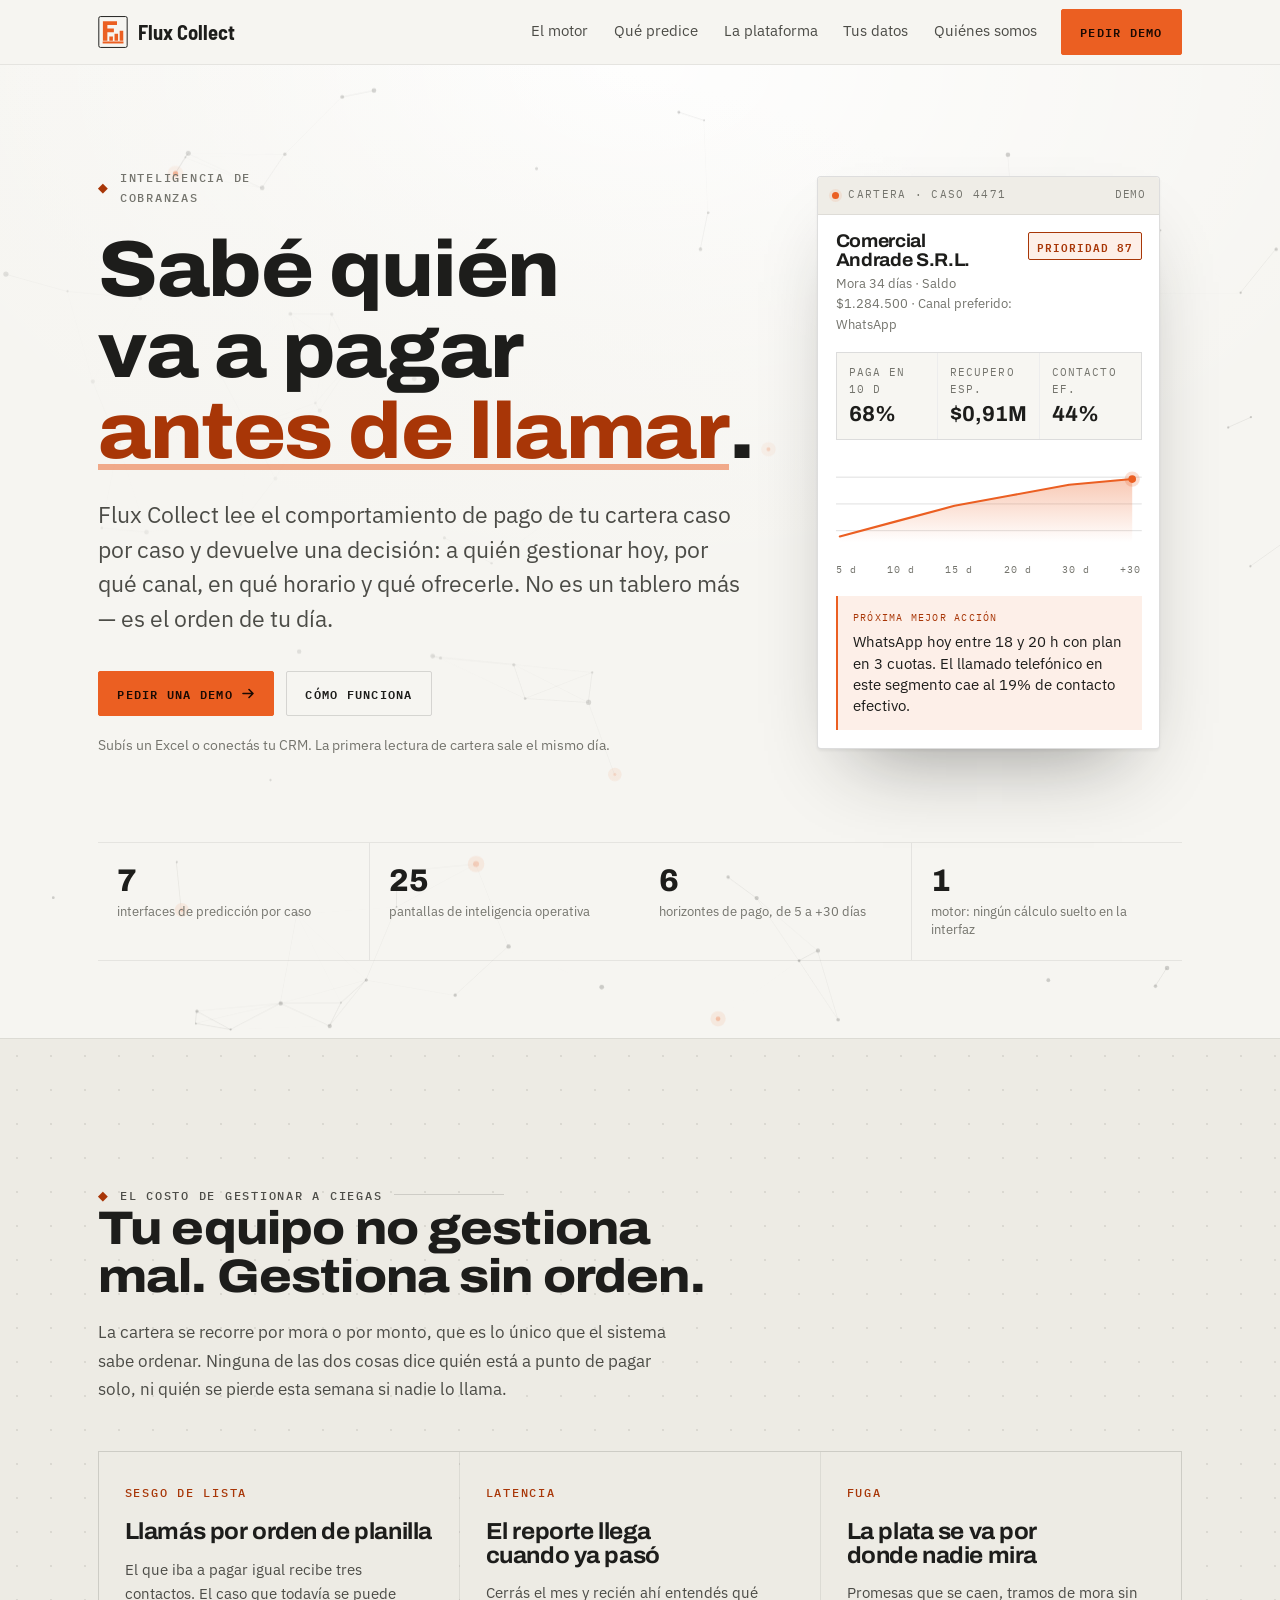
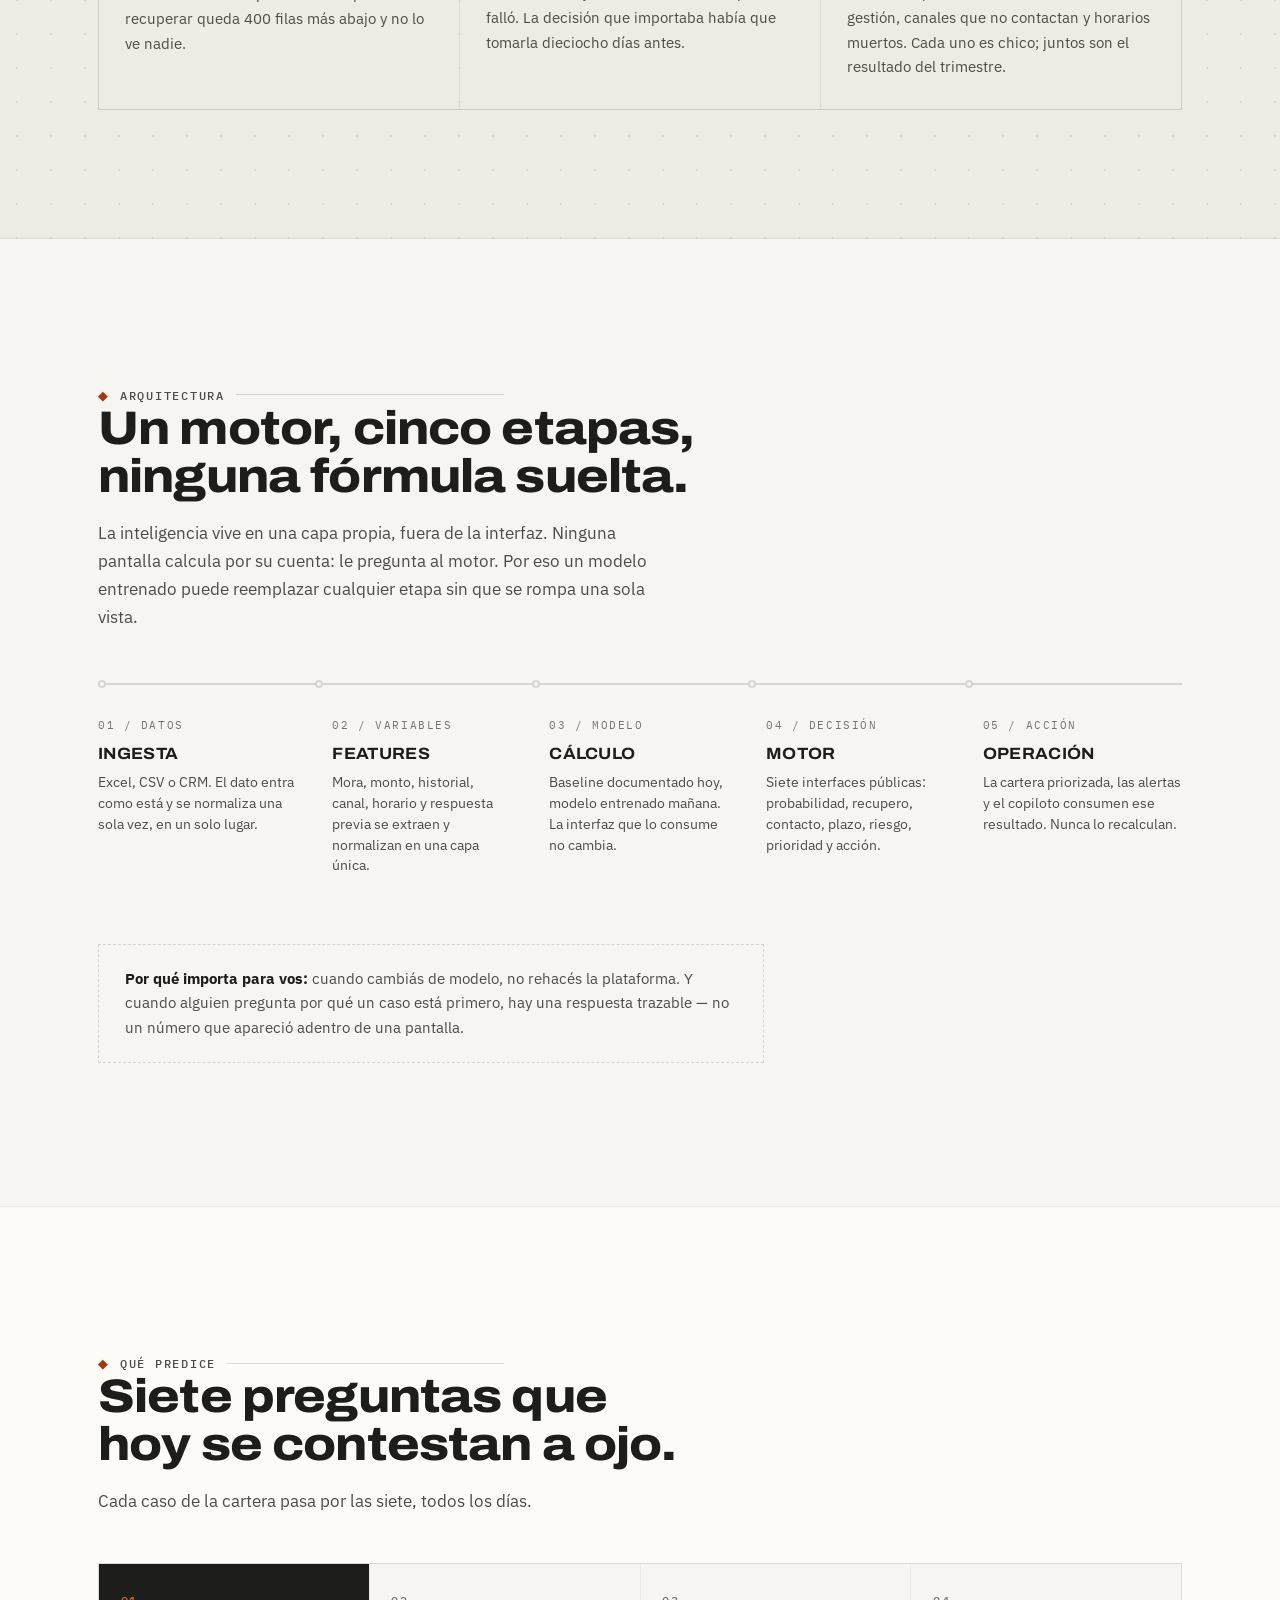
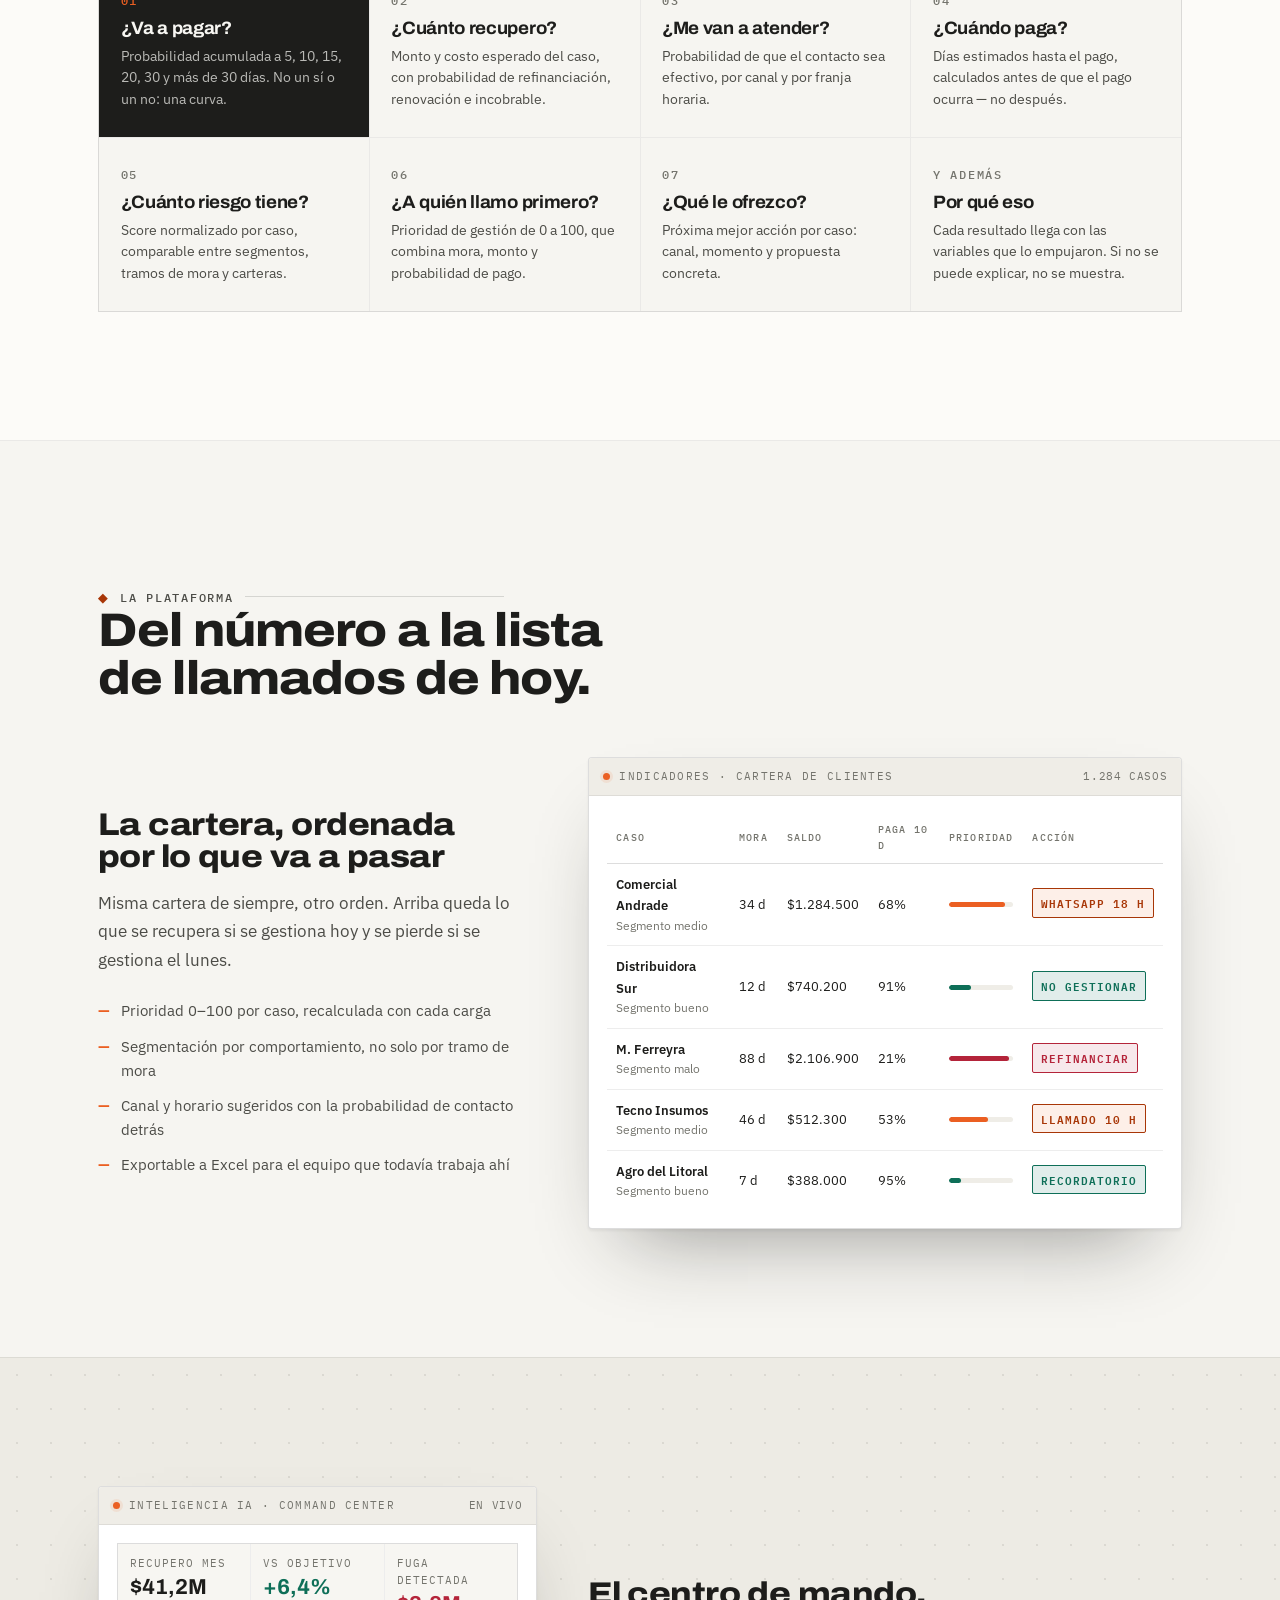
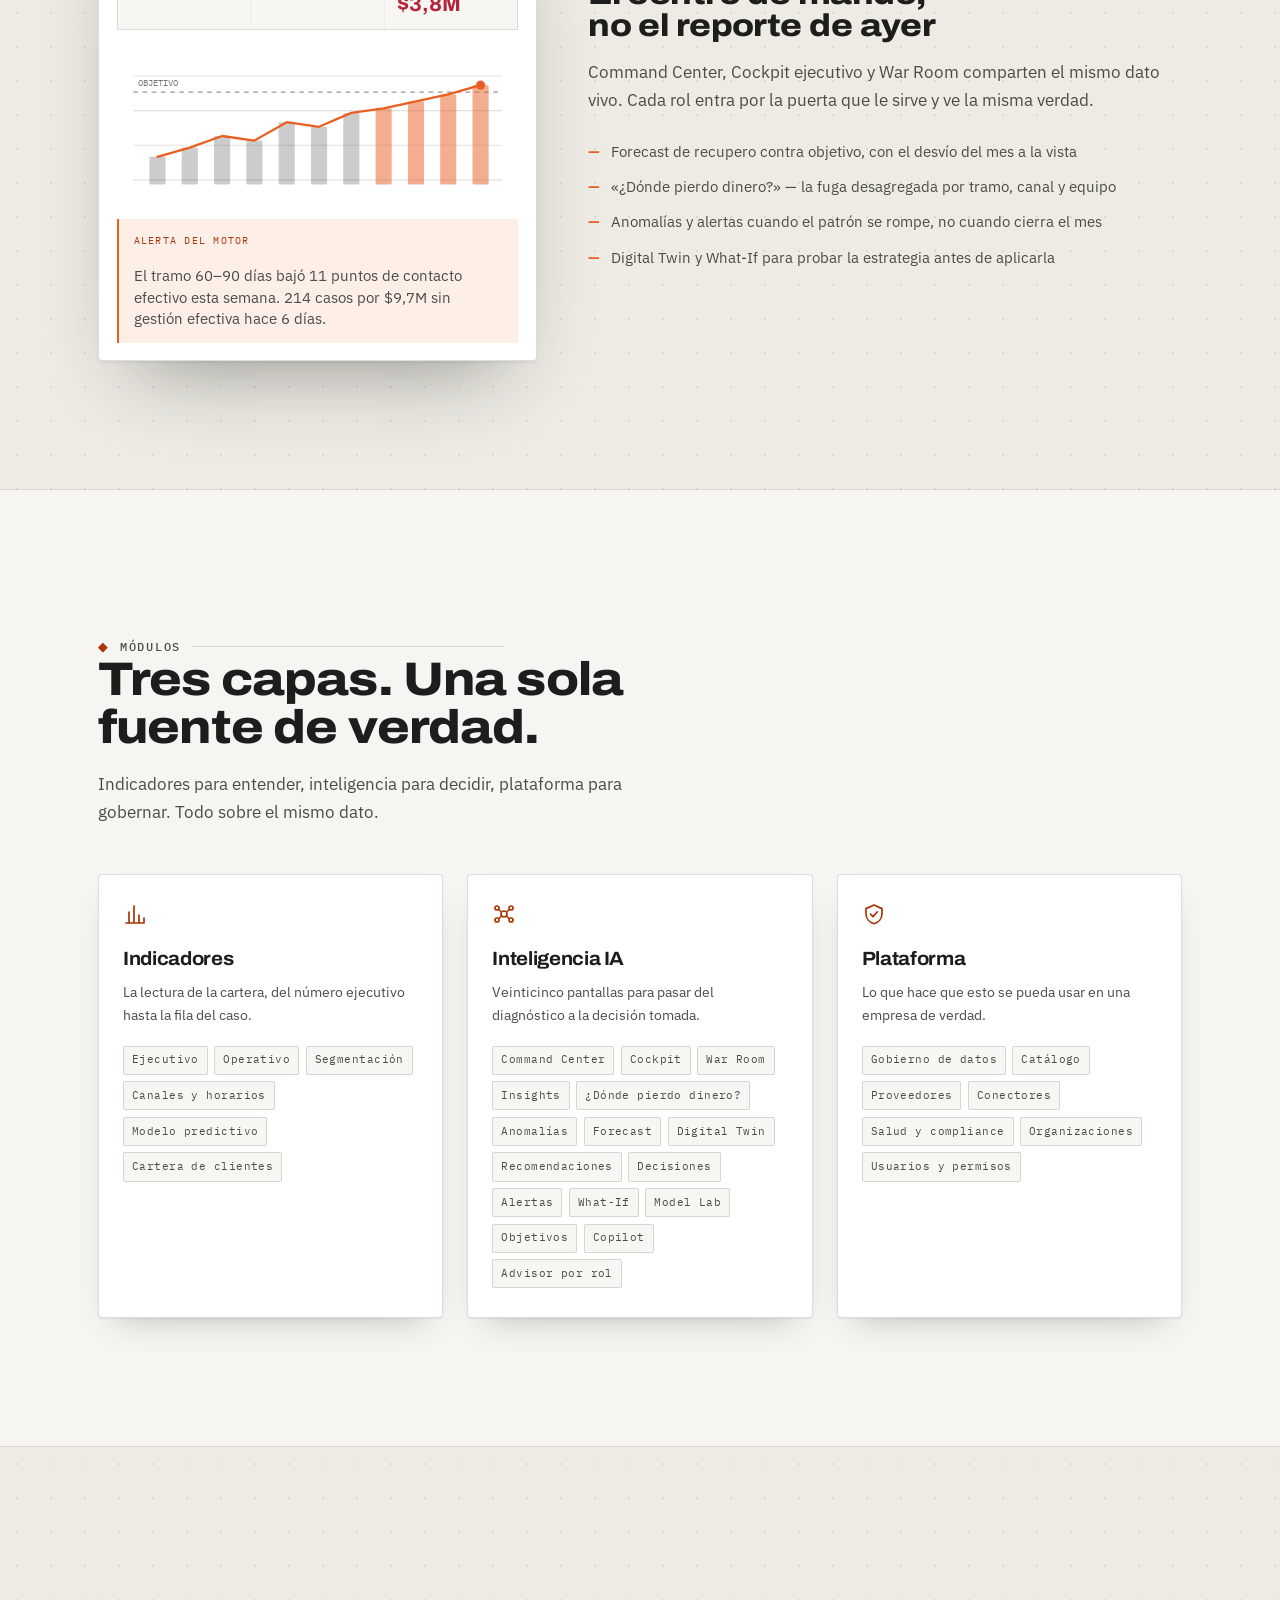
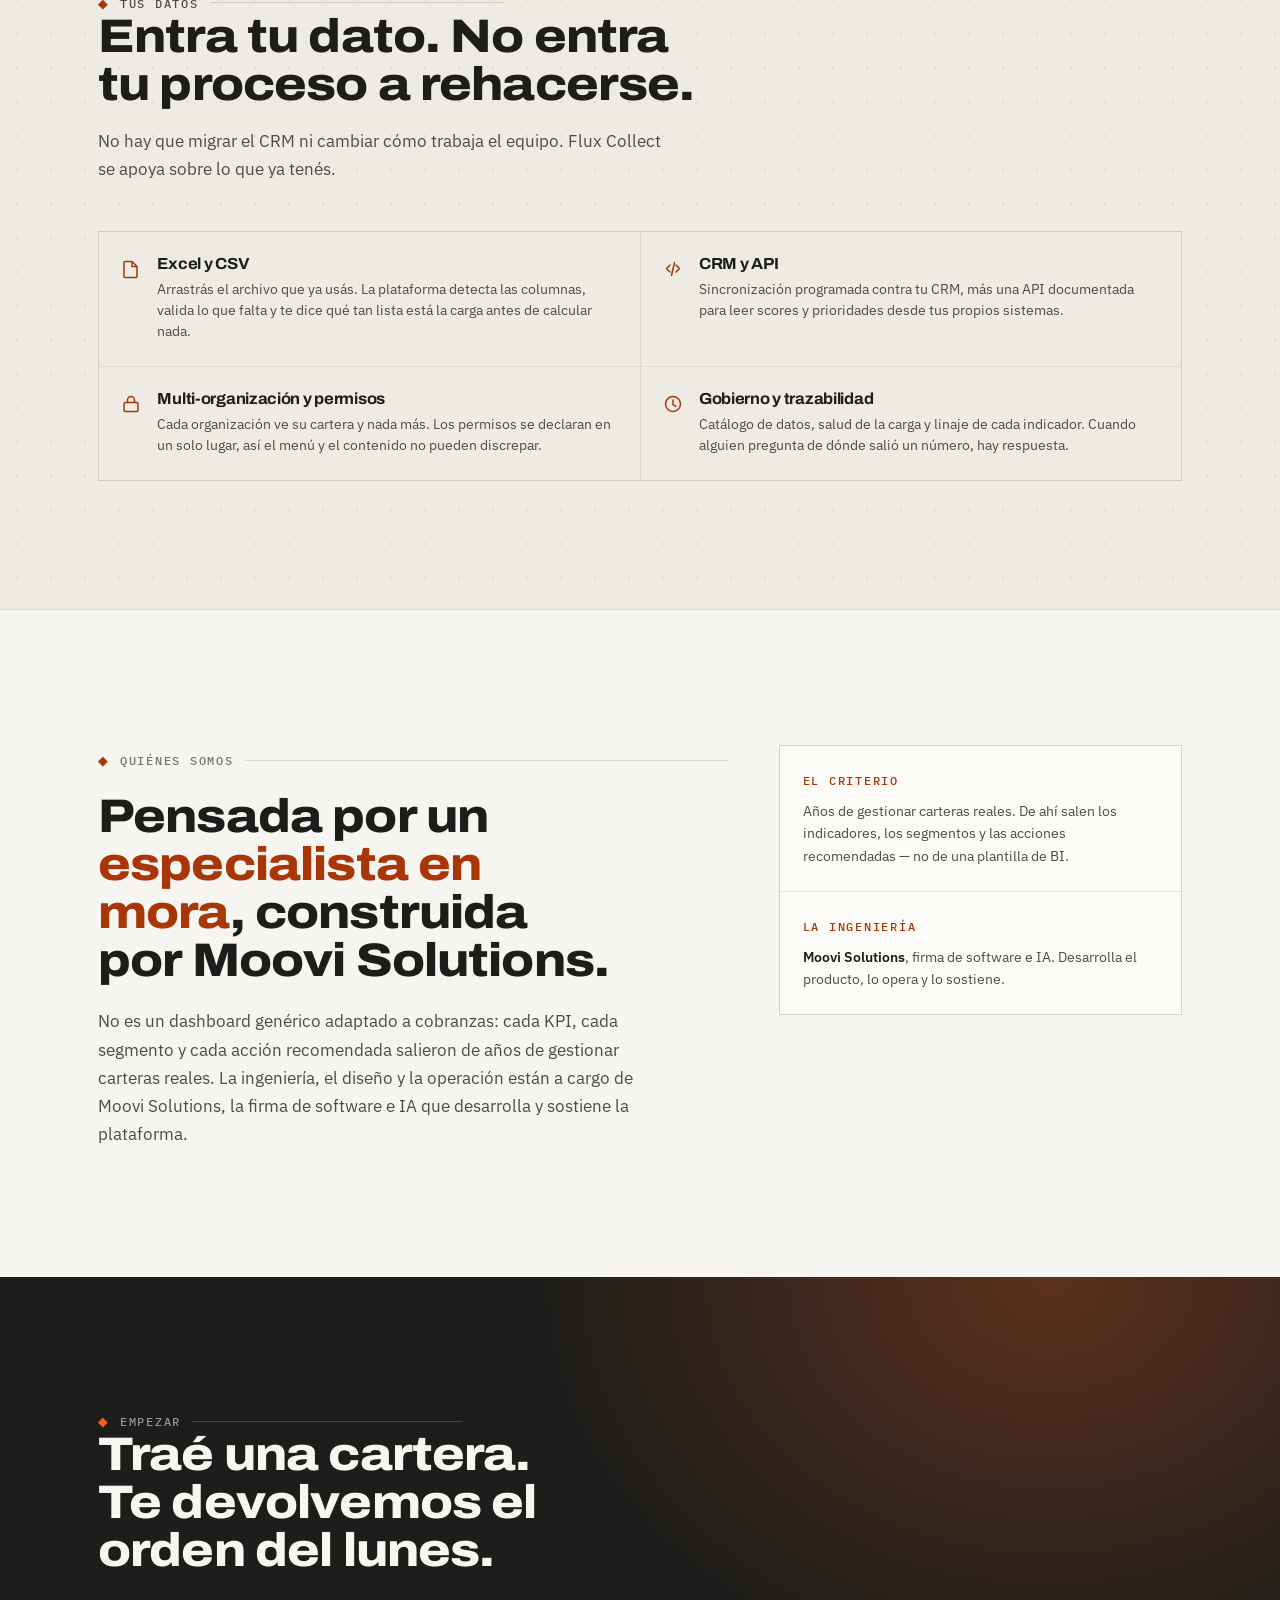
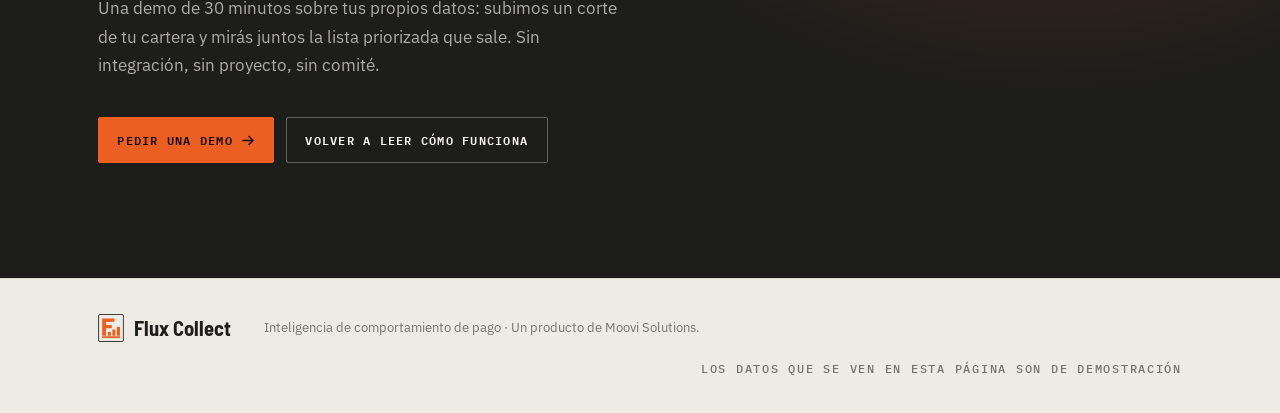
==== index.html @ 53f16a70 "Entra la web de presentación de Flux Collect. Una sola página, sin build ni dependencias: HTML con s" ====
<!doctype html>
<html lang="es">
<head>
<meta charset="utf-8">
<meta name="viewport" content="width=device-width, initial-scale=1">
<meta name="description" content="Flux Collect - plataforma de inteligencia de cobranzas de Moovi Solutions: predice quien paga, cuando y por que canal.">
<style>html{color-scheme:light dark}body{margin:0}img{max-width:100%}[hidden]{display:none!important}</style>
<title>Flux Collect</title>
<link rel="preconnect" href="https://fonts.googleapis.com">
<link rel="preconnect" href="https://fonts.gstatic.com" crossorigin>
<link rel="stylesheet" href="https://fonts.googleapis.com/css2?family=Archivo:wdth,wght@62..125,400..900&family=Barlow+Semi+Condensed:wght@700&family=IBM+Plex+Mono:wght@400;500;600&family=IBM+Plex+Sans:wght@400;500;600&display=swap">

<style>
/* ------------------------------------------------------------------
   Flux Collect — landing
   Tokens: una sola escala. Blanco perlado abajo, blanco puro en los
   paneles, tinta grafito para el texto, y un solo acento naranja.
   Sobre fondo claro la superficie interna de un panel va HACIA ABAJO:
   la tarjeta es lo más blanco, lo que está adentro se hunde.
   ------------------------------------------------------------------ */
:root{
  --nardo:      #F6F5F1;   /* el suelo — blanco perlado, cálido, no blanco puro */
  --nardo-deep: #EDEBE4;   /* bandas alternas, un escalón más denso */
  --nardo-hi:   #FCFBF8;   /* la banda clara y las tarjetas que se levantan */
  --panel:      #FFFFFF;   /* el panel: lo más claro de la pantalla */
  --panel-hi:   #F7F6F2;   /* superficie interna del panel — y texto sobre tinta */
  --panel-sunk: #EFEDE7;
  --ink:        #1D1D1B;
  --ink-soft:   #4C4C47;
  --ink-faint:  #74746D;
  --line:       rgba(29,29,27,.15);
  --line-soft:  rgba(29,29,27,.08);
  --flare:      #EB5F22;
  --flare-deep: #A83607;
  --flare-wash: rgba(235,95,34,.10);
  --signal:     #0E6F58;
  --alert:      #B4243A;
  --shadow:     0 1px 2px rgba(29,29,27,.05), 0 16px 34px -20px rgba(29,29,27,.34);
  --shadow-lg:  0 2px 3px rgba(29,29,27,.05), 0 40px 80px -38px rgba(29,29,27,.46);
  --grid-dot:   rgba(29,29,27,.09);
  --glow:       rgba(235,95,34,.30);
  --sheen:      rgba(255,255,255,.9);

  --step--1: clamp(.72rem, .69rem + .12vw, .78rem);
  --step-0:  clamp(1rem, .96rem + .2vw, 1.09rem);
  --step-1:  clamp(1.22rem, 1.13rem + .4vw, 1.45rem);
  --step-2:  clamp(1.5rem, 1.32rem + .8vw, 2.05rem);
  --step-3:  clamp(1.9rem, 1.5rem + 1.8vw, 3.1rem);
  --step-4:  clamp(2.5rem, 1.6rem + 4.2vw, 5.4rem);

  --maxw: 1180px;
  --pad: clamp(1.15rem, 4vw, 3rem);
}

@media (prefers-color-scheme: dark){
  :root:not([data-theme="light"]){
    --nardo:      #1B1E1E;
    --nardo-deep: #141717;
    --nardo-hi:   #262A29;
    --panel:      #232726;
    --panel-hi:   #2C3130;
    --panel-sunk: #1A1D1D;
    --ink:        #ECEEEA;
    --ink-soft:   #AAB1AD;
    --ink-faint:  #868D8A;
    --line:       rgba(236,238,234,.16);
    --line-soft:  rgba(236,238,234,.08);
    --flare:      #FF7038;
    --flare-deep: #FFA277;
    --flare-wash: rgba(255,112,56,.14);
    --signal:     #35C79C;
    --alert:      #FF6B7E;
    --shadow:     0 1px 1px rgba(0,0,0,.5), 0 18px 40px -22px rgba(0,0,0,.9);
    --shadow-lg:  0 2px 2px rgba(0,0,0,.5), 0 44px 90px -40px rgba(0,0,0,1);
    --grid-dot:   rgba(236,238,234,.09);
    --glow:       rgba(255,112,56,.34);
    --sheen:      rgba(255,255,255,.035);
  }
}
:root[data-theme="dark"]{
  --nardo:      #1B1E1E;
  --nardo-deep: #141717;
  --nardo-hi:   #262A29;
  --panel:      #232726;
  --panel-hi:   #2C3130;
  --panel-sunk: #1A1D1D;
  --ink:        #ECEEEA;
  --ink-soft:   #AAB1AD;
  --ink-faint:  #868D8A;
  --line:       rgba(236,238,234,.16);
  --line-soft:  rgba(236,238,234,.08);
  --flare:      #FF7038;
  --flare-deep: #FFA277;
  --flare-wash: rgba(255,112,56,.14);
  --signal:     #35C79C;
  --alert:      #FF6B7E;
  --shadow:     0 1px 1px rgba(0,0,0,.5), 0 18px 40px -22px rgba(0,0,0,.9);
  --shadow-lg:  0 2px 2px rgba(0,0,0,.5), 0 44px 90px -40px rgba(0,0,0,1);
  --grid-dot:   rgba(236,238,234,.09);
  --glow:       rgba(255,112,56,.34);
  --sheen:      rgba(255,255,255,.035);
}

*,*::before,*::after{ box-sizing:border-box; }

body{
  margin:0;
  background:var(--nardo);
  color:var(--ink);
  font-family:"IBM Plex Sans","Segoe UI",system-ui,sans-serif;
  font-size:var(--step-0);
  line-height:1.62;
  -webkit-font-smoothing:antialiased;
  overflow-x:hidden;
}

h1,h2,h3,.display{
  font-family:"Archivo","Archivo Expanded","Segoe UI",system-ui,sans-serif;
  font-variation-settings:"wdth" 112,"wght" 800;
  font-weight:800;
  line-height:1.02;
  letter-spacing:-.018em;
  text-wrap:balance;
  margin:0;
}

.mono{
  font-family:"IBM Plex Mono",ui-monospace,"Cascadia Mono",monospace;
  font-size:var(--step--1);
  letter-spacing:.14em;
  text-transform:uppercase;
  font-weight:500;
}

a{ color:inherit; }
:focus-visible{ outline:2px solid var(--flare); outline-offset:3px; border-radius:2px; }

.wrap{ width:100%; max-width:var(--maxw); margin-inline:auto; padding-inline:var(--pad); }

/* ---- eyebrow de sección --------------------------------------- */
.eyebrow{
  display:flex; align-items:center; gap:.7rem;
  color:var(--ink-faint);
  margin-bottom:1.4rem;
}
.eyebrow::after{ content:""; flex:1; height:1px; background:var(--line); }
.eyebrow b{ color:var(--flare-deep); font-weight:600; }

section{ position:relative; }
.section{ padding-block:clamp(4.5rem,10vw,8.5rem); }
.section-head{ max-width:64ch; }
.section-head p{ color:var(--ink-soft); margin:1.1rem 0 0; max-width:58ch; }
h2{ font-size:var(--step-3); }

/* ================= NAV ========================================== */
.nav{
  position:sticky; top:0; z-index:50;
  backdrop-filter:blur(14px) saturate(150%);
  background:color-mix(in srgb, var(--nardo) 84%, transparent);
  border-bottom:1px solid var(--line-soft);
}
.nav-in{
  display:flex; align-items:center; gap:1.5rem;
  height:64px;
}
/* ---- marca Flux Collect ---------------------------------------- */
.logo{ display:flex; align-items:center; gap:.6rem; text-decoration:none; }
.logo svg{ display:block; }
.mark rect{ fill:none; stroke:currentColor; }
.mark .fx{ fill:var(--flare); }
.mark line{ stroke:var(--flare); }
.logo-txt{
  font-family:"Barlow Semi Condensed","Barlow","Segoe UI Semibold",system-ui,sans-serif;
  font-weight:700;
  font-size:1.28rem; line-height:1;
  letter-spacing:.004em;
  white-space:nowrap;
}
.nav-links{ display:flex; gap:1.6rem; margin-left:auto; }
.nav-links a{
  text-decoration:none; color:var(--ink-soft); font-size:.93rem;
  padding-block:.3rem; border-bottom:1px solid transparent; transition:.18s;
}
.nav-links a:hover{ color:var(--ink); border-bottom-color:var(--flare); }
@media (max-width:940px){ .nav-links{ display:none; } .nav-in .btn{ margin-left:auto; } }

/* ---- botones --------------------------------------------------- */
.btn{
  display:inline-flex; align-items:center; gap:.55rem;
  font-family:"IBM Plex Mono",monospace; font-size:.78rem;
  letter-spacing:.1em; text-transform:uppercase; font-weight:600;
  text-decoration:none; cursor:pointer;
  padding:.72rem 1.15rem; border-radius:2px;
  border:1px solid var(--ink); background:var(--ink); color:var(--panel-hi);
  transition:transform .16s cubic-bezier(.2,.8,.3,1), box-shadow .16s, background .16s;
}
.btn:hover{ transform:translateY(-2px); box-shadow:0 10px 22px -12px rgba(29,29,27,.55); }
.btn-flare{ background:var(--flare); border-color:var(--flare); color:#1A0A03; }
.btn-flare:hover{ box-shadow:0 12px 30px -10px var(--glow); }
.btn-ghost{ background:transparent; color:var(--ink); border-color:var(--line); }
.btn-ghost:hover{ border-color:var(--ink); }
.btn svg{ transition:transform .16s; }
.btn:hover svg{ transform:translateX(3px); }

/* ================= HERO ========================================= */
.hero{
  position:relative;
  padding-top:clamp(3rem,7vw,6rem);
  padding-bottom:clamp(3rem,6vw,5rem);
  overflow:hidden;
  /* el nácar: un velo de luz que baja desde el borde superior, para que
     el perlado tenga profundidad en vez de quedar plano. Va solo acá —
     sobre el resto de la página dejaría costuras en cualquier bloque
     que pinte el color del suelo. */
  background-image:radial-gradient(95% 82% at 50% 0%, var(--sheen) 0%, transparent 64%);
}
#field{
  position:absolute; inset:0; width:100%; height:100%;
  opacity:.85; pointer-events:none;
}
.hero::after{
  /* velo que apaga el campo detrás del texto */
  content:""; position:absolute; inset:0; pointer-events:none;
  background:radial-gradient(120% 70% at 18% 40%, color-mix(in srgb,var(--nardo) 88%, transparent) 0%, transparent 62%);
}
.hero-in{ position:relative; z-index:2; display:grid; gap:clamp(2.5rem,5vw,4rem); grid-template-columns:1fr; }
@media (min-width:1000px){ .hero-in{ grid-template-columns:1.06fr .94fr; align-items:center; } }

.hero h1{
  font-size:var(--step-4);
  font-variation-settings:"wdth" 108,"wght" 800;
  margin:.2rem 0 0;
}
.hero h1 em{
  font-style:normal; position:relative; color:var(--flare-deep);
  white-space:nowrap;
}
.hero h1 em::after{
  content:""; position:absolute; left:0; right:0; bottom:.06em; height:.07em;
  background:var(--flare); opacity:.5;
}
.lede{
  font-size:var(--step-1); color:var(--ink-soft); max-width:46ch;
  margin:1.5rem 0 0; line-height:1.5;
}
.hero-cta{ display:flex; flex-wrap:wrap; gap:.75rem; margin-top:2.2rem; }
.hero-note{ margin-top:1.1rem; color:var(--ink-faint); font-size:.86rem; }

/* ---- tira de datos duros --------------------------------------- */
/* Las celdas no se rellenan: la retícula son líneas, así el nácar del
   hero pasa por debajo sin cortarse. */
.specs{
  display:grid; grid-template-columns:repeat(2,1fr);
  margin-top:clamp(3rem,6vw,4.5rem);
  border-block:1px solid var(--line-soft);
  position:relative; z-index:2;
}
.spec{
  padding:1.35rem 1.2rem;
  border-top:1px solid var(--line-soft);
  border-left:1px solid var(--line-soft);
}
.spec:nth-child(-n+2){ border-top:0; }
.spec:nth-child(odd){ border-left:0; }
@media (min-width:760px){
  .specs{ grid-template-columns:repeat(4,1fr); }
  .spec{ border-top:0; border-left:1px solid var(--line-soft); }
  .spec:first-child{ border-left:0; }
}
.spec b{
  display:block;
  font-family:"Archivo",system-ui,sans-serif;
  font-variation-settings:"wdth" 100,"wght" 800;
  font-size:var(--step-2); line-height:1;
  font-variant-numeric:tabular-nums;
}
.spec span{ display:block; color:var(--ink-faint); font-size:.82rem; margin-top:.45rem; line-height:1.35; }

/* ================= PANEL / MOCKUPS ============================== */
.panel{
  background:var(--panel);
  border:1px solid var(--line);
  border-radius:4px;
  box-shadow:var(--shadow);
  overflow:hidden;
}
.panel-lg{ box-shadow:var(--shadow-lg); }
.panel-bar{
  display:flex; align-items:center; gap:.6rem;
  padding:.6rem .85rem;
  background:var(--panel-sunk);
  border-bottom:1px solid var(--line-soft);
  color:var(--ink-faint);
  font-family:"IBM Plex Mono",monospace; font-size:.68rem; letter-spacing:.12em; text-transform:uppercase;
}
.dot{ width:7px; height:7px; border-radius:50%; background:var(--flare); box-shadow:0 0 0 3px var(--flare-wash); flex:none; }
.panel-bar span:last-child{ margin-left:auto; letter-spacing:.06em; }
.panel-body{ padding:1.1rem; }

/* tarjeta del hero: un caso, en vivo */
.case-head{ display:flex; align-items:flex-start; gap:1rem; }
.case-head h3{ font-size:1.15rem; font-variation-settings:"wdth" 105,"wght" 700; }
.case-head p{ margin:.25rem 0 0; color:var(--ink-faint); font-size:.8rem; }
.chip{
  font-family:"IBM Plex Mono",monospace; font-size:.66rem; letter-spacing:.09em;
  text-transform:uppercase; font-weight:600;
  padding:.28rem .5rem; border-radius:2px; white-space:nowrap;
  border:1px solid currentColor;
}
.chip-alert{ color:var(--alert); background:color-mix(in srgb, var(--alert) 10%, transparent); }
.chip-ok{ color:var(--signal); background:color-mix(in srgb, var(--signal) 12%, transparent); }
.chip-flare{ color:var(--flare-deep); background:var(--flare-wash); }

.readouts{
  display:grid; grid-template-columns:repeat(3,1fr); gap:1px;
  margin-top:1rem; background:var(--line-soft); border:1px solid var(--line-soft);
}
.readout{ background:var(--panel-hi); padding:.7rem .75rem; }
.readout small{ display:block; color:var(--ink-faint); font-size:.66rem; letter-spacing:.1em; text-transform:uppercase; font-family:"IBM Plex Mono",monospace; }
.readout b{
  display:block; font-family:"Archivo",system-ui,sans-serif;
  font-variation-settings:"wdth" 100,"wght" 700;
  font-size:1.35rem; line-height:1.2; margin-top:.2rem; font-variant-numeric:tabular-nums;
}

.curve{ margin-top:1rem; }
.curve figcaption{
  display:flex; justify-content:space-between;
  color:var(--ink-faint); font-family:"IBM Plex Mono",monospace;
  font-size:.64rem; letter-spacing:.1em; margin-top:.4rem;
}
.nba{
  margin-top:1rem; padding:.85rem .95rem;
  background:var(--flare-wash);
  border-left:2px solid var(--flare);
}
.nba small{ display:block; font-family:"IBM Plex Mono",monospace; font-size:.64rem; letter-spacing:.12em; text-transform:uppercase; color:var(--flare-deep); }
.nba p{ margin:.3rem 0 0; font-size:.92rem; line-height:1.45; }

/* ================= FONDO CON RETÍCULA =========================== */
.ruled{
  background-image:radial-gradient(circle, var(--grid-dot) 1px, transparent 1px);
  background-size:34px 34px;
}
/* background-COLOR, no el atajo: `background` reseteaba el background-image
   de .ruled y el patrón de puntos no llegaba a dibujarse nunca. */
.deep{ background-color:var(--nardo-deep); }
.hi{ background-color:var(--nardo-hi); }
.deep, .hi{ border-block:1px solid var(--line-soft); }

/* ================= PROBLEMA ===================================== */
.problems{ display:grid; gap:1px; background:var(--line-soft); margin-top:3rem; border:1px solid var(--line-soft); }
@media (min-width:820px){ .problems{ grid-template-columns:repeat(3,1fr); } }
.problem{ background:var(--nardo-deep); padding:1.9rem 1.6rem; }
.problem h3{ font-size:var(--step-1); font-variation-settings:"wdth" 104,"wght" 700; }
.problem p{ color:var(--ink-soft); margin:.8rem 0 0; font-size:.95rem; }
.problem .mono{ color:var(--flare-deep); display:block; margin-bottom:1.1rem; }

/* ================= PIPELINE ===================================== */
.pipe{ display:grid; gap:1.5rem; margin-top:3.2rem; }
@media (min-width:900px){ .pipe{ grid-template-columns:repeat(5,1fr); gap:0; } }
.stage{
  position:relative; padding:1.5rem 1.3rem 1.6rem;
  border-top:2px solid var(--line);
  transition:border-color .3s;
}
.stage:hover{ border-top-color:var(--flare); }
.stage::before{
  content:""; position:absolute; top:-5px; left:0;
  width:8px; height:8px; border-radius:50%;
  background:var(--nardo); border:2px solid var(--line);
  transition:.3s;
}
.stage:hover::before{ background:var(--flare); border-color:var(--flare); box-shadow:0 0 0 5px var(--flare-wash); }
.stage .num{
  font-family:"IBM Plex Mono",monospace; font-size:.7rem; letter-spacing:.14em;
  color:var(--ink-faint);
}
.stage h3{ font-size:1.02rem; margin-top:.55rem; font-variation-settings:"wdth" 108,"wght" 700; text-transform:uppercase; letter-spacing:.02em; }
.stage p{ margin:.6rem 0 0; font-size:.87rem; color:var(--ink-soft); line-height:1.5; }
@media (min-width:900px){ .stage{ padding-inline:1.1rem; } .stage:first-child{ padding-left:0; } .stage:last-child{ padding-right:0; } }

.pipe-foot{
  margin-top:2.6rem; padding:1.4rem 1.6rem;
  border:1px dashed var(--line);
  color:var(--ink-soft); font-size:.94rem; max-width:74ch;
}
.pipe-foot b{ color:var(--ink); }

/* ================= 7 PREGUNTAS ================================== */
.qs{ display:grid; gap:1px; background:var(--line-soft); border:1px solid var(--line-soft); margin-top:3rem; }
@media (min-width:700px){ .qs{ grid-template-columns:repeat(2,1fr); } }
@media (min-width:1050px){ .qs{ grid-template-columns:repeat(4,1fr); } }
.q{
  background:var(--nardo); padding:1.6rem 1.35rem 1.7rem;
  display:flex; flex-direction:column; gap:.55rem;
  transition:background .25s;
}
.q:hover{ background:var(--nardo-hi); }
.q .mono{ color:var(--ink-faint); }
.q h3{ font-size:1.12rem; font-variation-settings:"wdth" 104,"wght" 700; }
.q p{ margin:0; font-size:.88rem; color:var(--ink-soft); line-height:1.52; }
.q.wide{ background:var(--ink); color:var(--panel-hi); }
.q.wide h3{ color:var(--panel-hi); }
.q.wide p{ color:color-mix(in srgb, var(--panel-hi) 72%, transparent); }
.q.wide .mono{ color:var(--flare); }
.q.wide:hover{ background:var(--ink); }

/* ================= MOCKUP GRANDE ================================ */
.showcase{ display:grid; gap:clamp(2rem,4vw,3.5rem); align-items:center; }
@media (min-width:1000px){ .showcase{ grid-template-columns:.85fr 1.15fr; } .showcase.flip > *:first-child{ order:2; } }
.showcase h3{ font-size:var(--step-2); }
.showcase p{ color:var(--ink-soft); margin:1rem 0 0; }
.ticks{ list-style:none; margin:1.6rem 0 0; padding:0; display:grid; gap:.7rem; }
.ticks li{ display:flex; gap:.7rem; align-items:baseline; font-size:.93rem; color:var(--ink-soft); }
.ticks li::before{ content:"—"; color:var(--flare); flex:none; font-weight:700; }

/* tabla de cartera */
.tbl{ width:100%; border-collapse:collapse; font-size:.83rem; }
.tbl th{
  text-align:left; font-family:"IBM Plex Mono",monospace; font-weight:500;
  font-size:.64rem; letter-spacing:.11em; text-transform:uppercase;
  color:var(--ink-faint); padding:.5rem .6rem; border-bottom:1px solid var(--line);
}
.tbl td{ padding:.62rem .6rem; border-bottom:1px solid var(--line-soft); font-variant-numeric:tabular-nums; }
.tbl tr:last-child td{ border-bottom:0; }
.tbl tbody tr{ transition:background .15s; }
.tbl tbody tr:hover{ background:var(--panel-hi); }
.tbl .name{ font-weight:600; }
.tbl .sub{ display:block; color:var(--ink-faint); font-size:.72rem; font-weight:400; }
.bar{ height:5px; background:var(--panel-sunk); border-radius:3px; overflow:hidden; min-width:64px; }
.bar i{ display:block; height:100%; background:var(--flare); border-radius:3px; }
.bar i.ok{ background:var(--signal); }
.bar i.mid{ background:var(--flare); }
.bar i.low{ background:var(--alert); }
.scroll-x{ overflow-x:auto; }

/* módulos */
.mods{ display:grid; gap:1.5rem; margin-top:3rem; }
@media (min-width:880px){ .mods{ grid-template-columns:repeat(3,1fr); } }
.mod{ padding:1.7rem 1.5rem 1.8rem; background:var(--panel); border:1px solid var(--line); border-radius:4px; box-shadow:var(--shadow); }
.mod h3{ font-size:1.2rem; margin-top:.9rem; font-variation-settings:"wdth" 106,"wght" 700; }
.mod > p{ color:var(--ink-soft); font-size:.9rem; margin:.7rem 0 1.2rem; }
.mod ul{ list-style:none; margin:0; padding:0; display:flex; flex-wrap:wrap; gap:.4rem; }
.mod li{
  font-family:"IBM Plex Mono",monospace; font-size:.68rem; letter-spacing:.04em;
  padding:.3rem .5rem; border:1px solid var(--line); border-radius:2px;
  color:var(--ink-soft); background:var(--panel-hi);
}
.mod-ico{ color:var(--flare-deep); }

/* integraciones */
.stack{ display:grid; gap:1px; background:var(--line-soft); border:1px solid var(--line-soft); margin-top:3rem; }
@media (min-width:760px){ .stack{ grid-template-columns:repeat(2,1fr); } }
.slot{ background:var(--nardo-deep); padding:1.5rem 1.4rem; display:flex; gap:1rem; align-items:flex-start; }
.slot svg{ flex:none; color:var(--flare-deep); margin-top:.2rem; }
.slot h3{ font-size:1rem; font-variation-settings:"wdth" 104,"wght" 700; }
.slot p{ margin:.4rem 0 0; font-size:.88rem; color:var(--ink-soft); line-height:1.5; }

/* ================= QUIÉNES SOMOS ================================
   Dos columnas porque el producto tiene dos orígenes: el criterio de
   cobranzas y la ingeniería que lo sostiene. La partición no decora,
   dice de dónde salió cada cosa.
   ---------------------------------------------------------------- */
.about{ display:grid; gap:clamp(2.2rem,4vw,4rem); align-items:start; }
@media (min-width:960px){ .about{ grid-template-columns:1.22fr .78fr; } }
.about h2{ max-width:24ch; }
.about h2 em{ font-style:normal; color:var(--flare-deep); }
.about-lede{ color:var(--ink-soft); margin:1.4rem 0 0; max-width:56ch; }

.origins{
  display:grid; gap:1px;
  background:var(--line-soft);
  border:1px solid var(--line-soft);
}
.origin{ background:var(--nardo-hi); padding:1.5rem 1.4rem; }
.origin .mono{ display:block; color:var(--flare-deep); margin-bottom:.6rem; }
.origin p{ margin:0; font-size:.9rem; color:var(--ink-soft); line-height:1.55; }
.origin b{ color:var(--ink); font-weight:600; }
@media (min-width:960px){ .origins{ margin-top:.45rem; } }

/* ================= CTA FINAL ==================================== */
.close{
  background:var(--ink); color:var(--panel-hi);
  padding-block:clamp(4.5rem,9vw,7.5rem);
  position:relative; overflow:hidden;
}
.close::before{
  content:""; position:absolute; inset:0;
  background:radial-gradient(70% 120% at 82% 0%, var(--glow) 0%, transparent 58%);
  pointer-events:none;
}
.close .wrap{ position:relative; z-index:2; }
.close h2{ font-size:var(--step-3); max-width:20ch; }
.close p{ color:color-mix(in srgb, var(--panel-hi) 66%, transparent); max-width:52ch; margin:1.2rem 0 0; }
.close .eyebrow{ color:color-mix(in srgb,var(--panel-hi) 55%, transparent); }
.close .eyebrow::after{ background:rgba(255,255,255,.18); }
.close .eyebrow b{ color:var(--flare); }
.close-cta{ display:flex; flex-wrap:wrap; gap:.75rem; margin-top:2.4rem; }
.close .btn-ghost{ color:var(--panel-hi); border-color:rgba(255,255,255,.3); }
.close .btn-ghost:hover{ border-color:var(--panel-hi); }

footer{ background:var(--nardo-deep); padding-block:2.2rem; border-top:1px solid var(--line-soft); }
.foot-in{ display:flex; flex-wrap:wrap; gap:1rem 2rem; align-items:center; }
.foot-in p{ margin:0; color:var(--ink-faint); font-size:.82rem; }
.foot-in .mono{ margin-left:auto; color:var(--ink-faint); }

/* ================= REVEAL ======================================= */
.rv{ opacity:0; transform:translateY(18px); transition:opacity .7s cubic-bezier(.2,.7,.3,1), transform .7s cubic-bezier(.2,.7,.3,1); }
.rv.in{ opacity:1; transform:none; }
@media (prefers-reduced-motion:reduce){
  .rv{ opacity:1; transform:none; transition:none; }
  .btn, .stage, .q, .tbl tbody tr{ transition:none; }
}
</style>
</head>
<body>

<!-- ================================================================
     NAV
     ================================================================ -->
<header class="nav">
  <div class="wrap nav-in">
    <a class="logo" href="#top" aria-label="Flux Collect, inicio">
      <svg class="mark" width="30" height="32" viewBox="174 398.5 213 231" fill="none" aria-hidden="true">
        <rect x="178.06" y="402.54" width="204.64" height="222.9" rx="12" ry="12" stroke-width="7"/>
        <g class="fx">
          <polygon points="239.91 577.41 207.55 577.46 207.59 435.62 309.38 435.64 309.35 463.42 239.86 463.47 239.93 488.28 286.82 488.29 286.97 507.48 286.8 516.05 271.08 516.24 239.89 516.08 239.91 577.41"/>
          <polygon points="328.62 577.47 328.62 505.37 354.5 505.33 354.5 577.47 328.62 577.47"/>
          <polygon points="291.58 577.49 291.5 526.29 317.11 526.26 317.11 577.48 291.58 577.49"/>
          <polygon points="254.04 577.46 254.05 546.52 279.86 546.52 279.83 577.48 254.04 577.46"/>
        </g>
        <line x1="213.17" y1="589.53" x2="348.84" y2="589.53" stroke-width="14.61" stroke-linecap="square"/>
      </svg>
      <span class="logo-txt">Flux Collect</span>
    </a>
    <nav class="nav-links">
      <a href="#motor">El motor</a>
      <a href="#preguntas">Qué predice</a>
      <a href="#plataforma">La plataforma</a>
      <a href="#datos">Tus datos</a>
      <a href="#quienes">Quiénes somos</a>
    </nav>
    <a class="btn btn-flare" href="#demo">Pedir demo</a>
  </div>
</header>

<!-- ================================================================
     HERO
     ================================================================ -->
<section class="hero" id="top">
  <canvas id="field" aria-hidden="true"></canvas>
  <div class="wrap hero-in">
    <div>
      <p class="mono eyebrow" style="max-width:32ch"><b>◆</b> Inteligencia de cobranzas</p>
      <h1>Sabé quién va a pagar <em>antes de llamar</em>.</h1>
      <p class="lede">
        Flux Collect lee el comportamiento de pago de tu cartera caso por caso y
        devuelve una decisión: a quién gestionar hoy, por qué canal, en qué
        horario y qué ofrecerle. No es un tablero más — es el orden de tu día.
      </p>
      <div class="hero-cta">
        <a class="btn btn-flare" href="#demo">
          Pedir una demo
          <svg width="13" height="13" viewBox="0 0 13 13" fill="none" aria-hidden="true"><path d="M1 6.5h10M7 2.5l4 4-4 4" stroke="currentColor" stroke-width="1.6" stroke-linecap="round" stroke-linejoin="round"/></svg>
        </a>
        <a class="btn btn-ghost" href="#motor">Cómo funciona</a>
      </div>
      <p class="hero-note">Subís un Excel o conectás tu CRM. La primera lectura de cartera sale el mismo día.</p>
    </div>

    <!-- Panel: un caso, como lo ve la plataforma -->
    <figure class="panel panel-lg" style="margin:0">
      <div class="panel-bar"><span class="dot"></span><span>Cartera · caso 4471</span><span>demo</span></div>
      <div class="panel-body">
        <div class="case-head">
          <div style="flex:1">
            <h3>Comercial Andrade S.R.L.</h3>
            <p>Mora 34 días · Saldo $1.284.500 · Canal preferido: WhatsApp</p>
          </div>
          <span class="chip chip-flare">Prioridad 87</span>
        </div>

        <div class="readouts">
          <div class="readout"><small>Paga en 10 d</small><b>68%</b></div>
          <div class="readout"><small>Recupero esp.</small><b>$0,91M</b></div>
          <div class="readout"><small>Contacto ef.</small><b>44%</b></div>
        </div>

        <figure class="curve" style="margin-left:0;margin-right:0">
          <svg viewBox="0 0 320 92" width="100%" height="92" role="img" aria-label="Probabilidad de pago acumulada: 21% a 5 días, 68% a 30 días">
            <defs>
              <linearGradient id="fill" x1="0" y1="0" x2="0" y2="1">
                <stop offset="0%" stop-color="#EB5F22" stop-opacity=".34"/>
                <stop offset="100%" stop-color="#EB5F22" stop-opacity="0"/>
              </linearGradient>
            </defs>
            <g stroke="currentColor" opacity=".14" stroke-width="1">
              <line x1="0" y1="20" x2="320" y2="20"/><line x1="0" y1="48" x2="320" y2="48"/><line x1="0" y1="76" x2="320" y2="76"/>
            </g>
            <path d="M4 82 L64 66 L124 50 L184 39 L244 28 L310 22 L310 88 L4 88 Z" fill="url(#fill)"/>
            <path d="M4 82 L64 66 L124 50 L184 39 L244 28 L310 22" fill="none" stroke="#EB5F22" stroke-width="2.2" stroke-linejoin="round" stroke-linecap="round"/>
            <circle cx="310" cy="22" r="4" fill="#EB5F22"/>
            <circle cx="310" cy="22" r="8" fill="#EB5F22" opacity=".2"/>
          </svg>
          <figcaption><span>5 d</span><span>10 d</span><span>15 d</span><span>20 d</span><span>30 d</span><span>+30</span></figcaption>
        </figure>

        <div class="nba">
          <small>Próxima mejor acción</small>
          <p>WhatsApp hoy entre 18 y 20 h con plan en 3 cuotas. El llamado telefónico en este segmento cae al 19% de contacto efectivo.</p>
        </div>
      </div>
    </figure>
  </div>

  <div class="wrap">
    <div class="specs">
      <div class="spec"><b>7</b><span>interfaces de predicción por caso</span></div>
      <div class="spec"><b>25</b><span>pantallas de inteligencia operativa</span></div>
      <div class="spec"><b>6</b><span>horizontes de pago, de 5 a +30 días</span></div>
      <div class="spec"><b>1</b><span>motor: ningún cálculo suelto en la interfaz</span></div>
    </div>
  </div>
</section>

<!-- ================================================================
     PROBLEMA
     ================================================================ -->
<section class="section deep ruled">
  <div class="wrap">
    <div class="section-head rv">
      <p class="mono eyebrow"><b>◆</b> El costo de gestionar a ciegas</p>
      <h2>Tu equipo no gestiona mal. Gestiona sin orden.</h2>
      <p>
        La cartera se recorre por mora o por monto, que es lo único que el
        sistema sabe ordenar. Ninguna de las dos cosas dice quién está a punto
        de pagar solo, ni quién se pierde esta semana si nadie lo llama.
      </p>
    </div>

    <div class="problems rv">
      <article class="problem">
        <span class="mono">Sesgo de lista</span>
        <h3>Llamás por orden de planilla</h3>
        <p>El que iba a pagar igual recibe tres contactos. El caso que todavía se puede recuperar queda 400 filas más abajo y no lo ve nadie.</p>
      </article>
      <article class="problem">
        <span class="mono">Latencia</span>
        <h3>El reporte llega cuando ya pasó</h3>
        <p>Cerrás el mes y recién ahí entendés qué falló. La decisión que importaba había que tomarla dieciocho días antes.</p>
      </article>
      <article class="problem">
        <span class="mono">Fuga</span>
        <h3>La plata se va por donde nadie mira</h3>
        <p>Promesas que se caen, tramos de mora sin gestión, canales que no contactan y horarios muertos. Cada uno es chico; juntos son el resultado del trimestre.</p>
      </article>
    </div>
  </div>
</section>

<!-- ================================================================
     EL MOTOR — pipeline real, por eso va numerado
     ================================================================ -->
<section class="section" id="motor">
  <div class="wrap">
    <div class="section-head rv">
      <p class="mono eyebrow"><b>◆</b> Arquitectura</p>
      <h2>Un motor, cinco etapas, ninguna fórmula suelta.</h2>
      <p>
        La inteligencia vive en una capa propia, fuera de la interfaz. Ninguna
        pantalla calcula por su cuenta: le pregunta al motor. Por eso un modelo
        entrenado puede reemplazar cualquier etapa sin que se rompa una sola
        vista.
      </p>
    </div>

    <div class="pipe rv">
      <article class="stage">
        <span class="num">01 / DATOS</span>
        <h3>Ingesta</h3>
        <p>Excel, CSV o CRM. El dato entra como está y se normaliza una sola vez, en un solo lugar.</p>
      </article>
      <article class="stage">
        <span class="num">02 / VARIABLES</span>
        <h3>Features</h3>
        <p>Mora, monto, historial, canal, horario y respuesta previa se extraen y normalizan en una capa única.</p>
      </article>
      <article class="stage">
        <span class="num">03 / MODELO</span>
        <h3>Cálculo</h3>
        <p>Baseline documentado hoy, modelo entrenado mañana. La interfaz que lo consume no cambia.</p>
      </article>
      <article class="stage">
        <span class="num">04 / DECISIÓN</span>
        <h3>Motor</h3>
        <p>Siete interfaces públicas: probabilidad, recupero, contacto, plazo, riesgo, prioridad y acción.</p>
      </article>
      <article class="stage">
        <span class="num">05 / ACCIÓN</span>
        <h3>Operación</h3>
        <p>La cartera priorizada, las alertas y el copiloto consumen ese resultado. Nunca lo recalculan.</p>
      </article>
    </div>

    <p class="pipe-foot rv">
      <b>Por qué importa para vos:</b> cuando cambiás de modelo, no rehacés la
      plataforma. Y cuando alguien pregunta por qué un caso está primero, hay
      una respuesta trazable — no un número que apareció adentro de una pantalla.
    </p>
  </div>
</section>

<!-- ================================================================
     LAS 7 PREGUNTAS
     ================================================================ -->
<section class="section hi" id="preguntas">
  <div class="wrap">
    <div class="section-head rv">
      <p class="mono eyebrow"><b>◆</b> Qué predice</p>
      <h2>Siete preguntas que hoy se contestan a ojo.</h2>
      <p>Cada caso de la cartera pasa por las siete, todos los días.</p>
    </div>

    <div class="qs rv">
      <article class="q wide">
        <span class="mono">01</span>
        <h3>¿Va a pagar?</h3>
        <p>Probabilidad acumulada a 5, 10, 15, 20, 30 y más de 30 días. No un sí o un no: una curva.</p>
      </article>
      <article class="q">
        <span class="mono">02</span>
        <h3>¿Cuánto recupero?</h3>
        <p>Monto y costo esperado del caso, con probabilidad de refinanciación, renovación e incobrable.</p>
      </article>
      <article class="q">
        <span class="mono">03</span>
        <h3>¿Me van a atender?</h3>
        <p>Probabilidad de que el contacto sea efectivo, por canal y por franja horaria.</p>
      </article>
      <article class="q">
        <span class="mono">04</span>
        <h3>¿Cuándo paga?</h3>
        <p>Días estimados hasta el pago, calculados antes de que el pago ocurra — no después.</p>
      </article>
      <article class="q">
        <span class="mono">05</span>
        <h3>¿Cuánto riesgo tiene?</h3>
        <p>Score normalizado por caso, comparable entre segmentos, tramos de mora y carteras.</p>
      </article>
      <article class="q">
        <span class="mono">06</span>
        <h3>¿A quién llamo primero?</h3>
        <p>Prioridad de gestión de 0 a 100, que combina mora, monto y probabilidad de pago.</p>
      </article>
      <article class="q">
        <span class="mono">07</span>
        <h3>¿Qué le ofrezco?</h3>
        <p>Próxima mejor acción por caso: canal, momento y propuesta concreta.</p>
      </article>
      <article class="q">
        <span class="mono">Y además</span>
        <h3>Por qué eso</h3>
        <p>Cada resultado llega con las variables que lo empujaron. Si no se puede explicar, no se muestra.</p>
      </article>
    </div>
  </div>
</section>

<!-- ================================================================
     SHOWCASE 1 — cartera priorizada
     ================================================================ -->
<section class="section" id="plataforma">
  <div class="wrap">
    <div class="section-head rv" style="margin-bottom:3.4rem">
      <p class="mono eyebrow"><b>◆</b> La plataforma</p>
      <h2>Del número a la lista de llamados de hoy.</h2>
    </div>

    <div class="showcase rv">
      <div>
        <h3>La cartera, ordenada por lo que va a pasar</h3>
        <p>
          Misma cartera de siempre, otro orden. Arriba queda lo que se recupera
          si se gestiona hoy y se pierde si se gestiona el lunes.
        </p>
        <ul class="ticks">
          <li>Prioridad 0–100 por caso, recalculada con cada carga</li>
          <li>Segmentación por comportamiento, no solo por tramo de mora</li>
          <li>Canal y horario sugeridos con la probabilidad de contacto detrás</li>
          <li>Exportable a Excel para el equipo que todavía trabaja ahí</li>
        </ul>
      </div>

      <figure class="panel panel-lg" style="margin:0">
        <div class="panel-bar"><span class="dot"></span><span>Indicadores · Cartera de clientes</span><span>1.284 casos</span></div>
        <div class="panel-body scroll-x">
          <table class="tbl">
            <thead>
              <tr><th>Caso</th><th>Mora</th><th>Saldo</th><th>Paga 10 d</th><th>Prioridad</th><th>Acción</th></tr>
            </thead>
            <tbody>
              <tr>
                <td class="name">Comercial Andrade<span class="sub">Segmento medio</span></td>
                <td>34 d</td><td>$1.284.500</td><td>68%</td>
                <td><div class="bar"><i class="mid" style="width:87%"></i></div></td>
                <td><span class="chip chip-flare">WhatsApp 18 h</span></td>
              </tr>
              <tr>
                <td class="name">Distribuidora Sur<span class="sub">Segmento bueno</span></td>
                <td>12 d</td><td>$740.200</td><td>91%</td>
                <td><div class="bar"><i class="ok" style="width:34%"></i></div></td>
                <td><span class="chip chip-ok">No gestionar</span></td>
              </tr>
              <tr>
                <td class="name">M. Ferreyra<span class="sub">Segmento malo</span></td>
                <td>88 d</td><td>$2.106.900</td><td>21%</td>
                <td><div class="bar"><i class="low" style="width:94%"></i></div></td>
                <td><span class="chip chip-alert">Refinanciar</span></td>
              </tr>
              <tr>
                <td class="name">Tecno Insumos<span class="sub">Segmento medio</span></td>
                <td>46 d</td><td>$512.300</td><td>53%</td>
                <td><div class="bar"><i class="mid" style="width:61%"></i></div></td>
                <td><span class="chip chip-flare">Llamado 10 h</span></td>
              </tr>
              <tr>
                <td class="name">Agro del Litoral<span class="sub">Segmento bueno</span></td>
                <td>7 d</td><td>$388.000</td><td>95%</td>
                <td><div class="bar"><i class="ok" style="width:18%"></i></div></td>
                <td><span class="chip chip-ok">Recordatorio</span></td>
              </tr>
            </tbody>
          </table>
        </div>
      </figure>
    </div>
  </div>
</section>

<!-- ================================================================
     SHOWCASE 2 — centro de mando
     ================================================================ -->
<section class="section deep ruled">
  <div class="wrap">
    <div class="showcase flip rv">
      <div>
        <h3>El centro de mando, no el reporte de ayer</h3>
        <p>
          Command Center, Cockpit ejecutivo y War Room comparten el mismo dato
          vivo. Cada rol entra por la puerta que le sirve y ve la misma verdad.
        </p>
        <ul class="ticks">
          <li>Forecast de recupero contra objetivo, con el desvío del mes a la vista</li>
          <li>«¿Dónde pierdo dinero?» — la fuga desagregada por tramo, canal y equipo</li>
          <li>Anomalías y alertas cuando el patrón se rompe, no cuando cierra el mes</li>
          <li>Digital Twin y What-If para probar la estrategia antes de aplicarla</li>
        </ul>
      </div>

      <figure class="panel panel-lg" style="margin:0">
        <div class="panel-bar"><span class="dot"></span><span>Inteligencia IA · Command Center</span><span>en vivo</span></div>
        <div class="panel-body">
          <div class="readouts" style="margin-top:0">
            <div class="readout"><small>Recupero mes</small><b>$41,2M</b></div>
            <div class="readout"><small>vs objetivo</small><b style="color:var(--signal)">+6,4%</b></div>
            <div class="readout"><small>Fuga detectada</small><b style="color:var(--alert)">$3,8M</b></div>
          </div>

          <svg viewBox="0 0 320 130" width="100%" height="150" role="img" aria-label="Recupero real contra forecast a lo largo del mes, con proyección por encima del objetivo" style="margin-top:1rem">
            <g stroke="currentColor" opacity=".12" stroke-width="1">
              <line x1="0" y1="26" x2="320" y2="26"/><line x1="0" y1="56" x2="320" y2="56"/>
              <line x1="0" y1="86" x2="320" y2="86"/><line x1="0" y1="116" x2="320" y2="116"/>
            </g>
            <line x1="0" y1="40" x2="320" y2="40" stroke="currentColor" stroke-width="1.2" stroke-dasharray="4 4" opacity=".45"/>
            <text x="4" y="35" font-family="IBM Plex Mono, monospace" font-size="8" fill="currentColor" opacity=".6">OBJETIVO</text>

            <g fill="currentColor" opacity=".22">
              <rect x="14"  y="96" width="14" height="24" rx="1"/>
              <rect x="42"  y="88" width="14" height="32" rx="1"/>
              <rect x="70"  y="78" width="14" height="42" rx="1"/>
              <rect x="98"  y="82" width="14" height="38" rx="1"/>
              <rect x="126" y="66" width="14" height="54" rx="1"/>
              <rect x="154" y="70" width="14" height="50" rx="1"/>
              <rect x="182" y="58" width="14" height="62" rx="1"/>
            </g>
            <g fill="#EB5F22" opacity=".5">
              <rect x="210" y="54" width="14" height="66" rx="1"/>
              <rect x="238" y="48" width="14" height="72" rx="1"/>
              <rect x="266" y="42" width="14" height="78" rx="1"/>
              <rect x="294" y="34" width="14" height="86" rx="1"/>
            </g>
            <path d="M21 96 L49 88 L77 78 L105 82 L133 66 L161 70 L189 58 L217 54 L245 48 L273 42 L301 34"
                  fill="none" stroke="#EB5F22" stroke-width="2" stroke-linecap="round" stroke-linejoin="round"/>
            <circle cx="301" cy="34" r="4" fill="#EB5F22"/>
          </svg>

          <div class="nba" style="margin-top:.9rem">
            <small>Alerta del motor</small>
            <p>El tramo 60–90 días bajó 11 puntos de contacto efectivo esta semana. 214 casos por $9,7M sin gestión efectiva hace 6 días.</p>
          </div>
        </div>
      </figure>
    </div>
  </div>
</section>

<!-- ================================================================
     MÓDULOS
     ================================================================ -->
<section class="section">
  <div class="wrap">
    <div class="section-head rv">
      <p class="mono eyebrow"><b>◆</b> Módulos</p>
      <h2>Tres capas. Una sola fuente de verdad.</h2>
      <p>Indicadores para entender, inteligencia para decidir, plataforma para gobernar. Todo sobre el mismo dato.</p>
    </div>

    <div class="mods rv">
      <article class="mod">
        <svg class="mod-ico" width="24" height="24" viewBox="0 0 24 24" fill="none" aria-hidden="true">
          <path d="M3 21h18M6 21V10M11 21V4M16 21v-8M21 21v-5" stroke="currentColor" stroke-width="1.7" stroke-linecap="round"/>
        </svg>
        <h3>Indicadores</h3>
        <p>La lectura de la cartera, del número ejecutivo hasta la fila del caso.</p>
        <ul>
          <li>Ejecutivo</li><li>Operativo</li><li>Segmentación</li>
          <li>Canales y horarios</li><li>Modelo predictivo</li><li>Cartera de clientes</li>
        </ul>
      </article>

      <article class="mod">
        <svg class="mod-ico" width="24" height="24" viewBox="0 0 24 24" fill="none" aria-hidden="true">
          <circle cx="12" cy="12" r="3" stroke="currentColor" stroke-width="1.7"/>
          <circle cx="5" cy="6" r="2" stroke="currentColor" stroke-width="1.7"/>
          <circle cx="19" cy="6" r="2" stroke="currentColor" stroke-width="1.7"/>
          <circle cx="5" cy="18" r="2" stroke="currentColor" stroke-width="1.7"/>
          <circle cx="19" cy="18" r="2" stroke="currentColor" stroke-width="1.7"/>
          <path d="M6.6 7.4 9.6 10M17.4 7.4 14.4 10M6.6 16.6 9.6 14M17.4 16.6 14.4 14" stroke="currentColor" stroke-width="1.4"/>
        </svg>
        <h3>Inteligencia IA</h3>
        <p>Veinticinco pantallas para pasar del diagnóstico a la decisión tomada.</p>
        <ul>
          <li>Command Center</li><li>Cockpit</li><li>War Room</li><li>Insights</li>
          <li>¿Dónde pierdo dinero?</li><li>Anomalías</li><li>Forecast</li><li>Digital Twin</li>
          <li>Recomendaciones</li><li>Decisiones</li><li>Alertas</li><li>What-If</li>
          <li>Model Lab</li><li>Objetivos</li><li>Copilot</li><li>Advisor por rol</li>
        </ul>
      </article>

      <article class="mod">
        <svg class="mod-ico" width="24" height="24" viewBox="0 0 24 24" fill="none" aria-hidden="true">
          <path d="M12 3 20 6.6v5.2c0 4.6-3.2 8.6-8 9.9-4.8-1.3-8-5.3-8-9.9V6.6L12 3Z" stroke="currentColor" stroke-width="1.7" stroke-linejoin="round"/>
          <path d="m8.6 12.2 2.4 2.4 4.4-4.8" stroke="currentColor" stroke-width="1.7" stroke-linecap="round" stroke-linejoin="round"/>
        </svg>
        <h3>Plataforma</h3>
        <p>Lo que hace que esto se pueda usar en una empresa de verdad.</p>
        <ul>
          <li>Gobierno de datos</li><li>Catálogo</li><li>Proveedores</li>
          <li>Conectores</li><li>Salud y compliance</li><li>Organizaciones</li>
          <li>Usuarios y permisos</li>
        </ul>
      </article>
    </div>
  </div>
</section>

<!-- ================================================================
     DATOS / INTEGRACIONES
     ================================================================ -->
<section class="section deep ruled" id="datos">
  <div class="wrap">
    <div class="section-head rv">
      <p class="mono eyebrow"><b>◆</b> Tus datos</p>
      <h2>Entra tu dato. No entra tu proceso a rehacerse.</h2>
      <p>
        No hay que migrar el CRM ni cambiar cómo trabaja el equipo. Flux Collect
        se apoya sobre lo que ya tenés.
      </p>
    </div>

    <div class="stack rv">
      <article class="slot">
        <svg width="20" height="20" viewBox="0 0 20 20" fill="none" aria-hidden="true"><path d="M4 2.5h7l5 5v10a1 1 0 0 1-1 1H4a1 1 0 0 1-1-1v-14a1 1 0 0 1 1-1Z" stroke="currentColor" stroke-width="1.5" stroke-linejoin="round"/><path d="M11 2.5v5h5" stroke="currentColor" stroke-width="1.5" stroke-linejoin="round"/></svg>
        <div>
          <h3>Excel y CSV</h3>
          <p>Arrastrás el archivo que ya usás. La plataforma detecta las columnas, valida lo que falta y te dice qué tan lista está la carga antes de calcular nada.</p>
        </div>
      </article>
      <article class="slot">
        <svg width="20" height="20" viewBox="0 0 20 20" fill="none" aria-hidden="true"><path d="M7 13 3.5 9.5 7 6M13 6l3.5 3.5L13 13" stroke="currentColor" stroke-width="1.5" stroke-linecap="round" stroke-linejoin="round"/><path d="M11.5 3.5 8.5 16.5" stroke="currentColor" stroke-width="1.5" stroke-linecap="round"/></svg>
        <div>
          <h3>CRM y API</h3>
          <p>Sincronización programada contra tu CRM, más una API documentada para leer scores y prioridades desde tus propios sistemas.</p>
        </div>
      </article>
      <article class="slot">
        <svg width="20" height="20" viewBox="0 0 20 20" fill="none" aria-hidden="true"><rect x="3" y="8.5" width="14" height="9" rx="1.5" stroke="currentColor" stroke-width="1.5"/><path d="M6.5 8.5V6a3.5 3.5 0 1 1 7 0v2.5" stroke="currentColor" stroke-width="1.5"/></svg>
        <div>
          <h3>Multi-organización y permisos</h3>
          <p>Cada organización ve su cartera y nada más. Los permisos se declaran en un solo lugar, así el menú y el contenido no pueden discrepar.</p>
        </div>
      </article>
      <article class="slot">
        <svg width="20" height="20" viewBox="0 0 20 20" fill="none" aria-hidden="true"><circle cx="10" cy="10" r="7.5" stroke="currentColor" stroke-width="1.5"/><path d="M10 6v4.5l3 1.8" stroke="currentColor" stroke-width="1.5" stroke-linecap="round"/></svg>
        <div>
          <h3>Gobierno y trazabilidad</h3>
          <p>Catálogo de datos, salud de la carga y linaje de cada indicador. Cuando alguien pregunta de dónde salió un número, hay respuesta.</p>
        </div>
      </article>
    </div>
  </div>
</section>

<!-- ================================================================
     QUIÉNES SOMOS
     ================================================================ -->
<section class="section" id="quienes">
  <div class="wrap">
    <div class="about rv">
      <div>
        <p class="mono eyebrow"><b>◆</b> Quiénes somos</p>
        <h2>Pensada por un <em>especialista en mora</em>, construida por Moovi&nbsp;Solutions.</h2>
        <p class="about-lede">
          No es un dashboard genérico adaptado a cobranzas: cada KPI, cada
          segmento y cada acción recomendada salieron de años de gestionar
          carteras reales. La ingeniería, el diseño y la operación están a cargo
          de Moovi Solutions, la firma de software e IA que desarrolla y
          sostiene la plataforma.
        </p>
      </div>

      <div class="origins">
        <article class="origin">
          <span class="mono">El criterio</span>
          <p>Años de gestionar carteras reales. De ahí salen los indicadores, los segmentos y las acciones recomendadas — no de una plantilla de BI.</p>
        </article>
        <article class="origin">
          <span class="mono">La ingeniería</span>
          <p><b>Moovi Solutions</b>, firma de software e IA. Desarrolla el producto, lo opera y lo sostiene.</p>
        </article>
      </div>
    </div>
  </div>
</section>

<!-- ================================================================
     CIERRE
     ================================================================ -->
<section class="close" id="demo">
  <div class="wrap">
    <p class="mono eyebrow"><b>◆</b> Empezar</p>
    <h2>Traé una cartera. Te devolvemos el orden del lunes.</h2>
    <p>
      Una demo de 30 minutos sobre tus propios datos: subimos un corte de tu
      cartera y mirás juntos la lista priorizada que sale. Sin integración, sin
      proyecto, sin comité.
    </p>
    <div class="close-cta">
      <a class="btn btn-flare" href="mailto:hola@fluxcollect.app?subject=Demo%20de%20Flux%20Collect">
        Pedir una demo
        <svg width="13" height="13" viewBox="0 0 13 13" fill="none" aria-hidden="true"><path d="M1 6.5h10M7 2.5l4 4-4 4" stroke="currentColor" stroke-width="1.6" stroke-linecap="round" stroke-linejoin="round"/></svg>
      </a>
      <a class="btn btn-ghost" href="#motor">Volver a leer cómo funciona</a>
    </div>
  </div>
</section>

<footer>
  <div class="wrap foot-in">
    <a class="logo" href="#top" aria-label="Flux Collect, volver arriba">
      <svg class="mark" width="26" height="28" viewBox="174 398.5 213 231" fill="none" aria-hidden="true">
        <rect x="178.06" y="402.54" width="204.64" height="222.9" rx="12" ry="12" stroke-width="7"/>
        <g class="fx">
          <polygon points="239.91 577.41 207.55 577.46 207.59 435.62 309.38 435.64 309.35 463.42 239.86 463.47 239.93 488.28 286.82 488.29 286.97 507.48 286.8 516.05 271.08 516.24 239.89 516.08 239.91 577.41"/>
          <polygon points="328.62 577.47 328.62 505.37 354.5 505.33 354.5 577.47 328.62 577.47"/>
          <polygon points="291.58 577.49 291.5 526.29 317.11 526.26 317.11 577.48 291.58 577.49"/>
          <polygon points="254.04 577.46 254.05 546.52 279.86 546.52 279.83 577.48 254.04 577.46"/>
        </g>
        <line x1="213.17" y1="589.53" x2="348.84" y2="589.53" stroke-width="14.61" stroke-linecap="square"/>
      </svg>
      <span class="logo-txt">Flux Collect</span>
    </a>
    <p>Inteligencia de comportamiento de pago · Un producto de Moovi Solutions.</p>
    <span class="mono">Los datos que se ven en esta página son de demostración</span>
  </div>
</footer>

<script>
/* ------------------------------------------------------------------
   Campo del hero: cada punto es un caso de la cartera. Derivan hacia
   la derecha (el tiempo) y se acomodan en bandas de probabilidad.
   Los que cruzan el umbral se encienden en naranja: pagaron.
   ------------------------------------------------------------------ */
(function () {
  var cv = document.getElementById("field");
  if (!cv) return;
  var reduce = window.matchMedia("(prefers-reduced-motion: reduce)").matches;
  var ctx = cv.getContext("2d");
  var pts = [], w = 0, h = 0, dpr = Math.min(window.devicePixelRatio || 1, 2);

  function ink() {
    return getComputedStyle(document.documentElement)
      .getPropertyValue("--ink").trim() || "#1D1D1B";
  }
  function hexToRgb(hx) {
    var m = hx.replace("#", "");
    if (m.length === 3) m = m[0]+m[0]+m[1]+m[1]+m[2]+m[2];
    var n = parseInt(m, 16);
    return [(n >> 16) & 255, (n >> 8) & 255, n & 255];
  }

  function seed() {
    var n = w < 700 ? 46 : 92;
    pts = [];
    for (var i = 0; i < n; i++) {
      pts.push({
        x: Math.random() * w,
        y: Math.random() * h,
        v: 0.12 + Math.random() * 0.42,
        r: 0.8 + Math.random() * 1.9,
        hot: Math.random() < 0.16,
        ph: Math.random() * Math.PI * 2
      });
    }
  }

  function size() {
    var r = cv.getBoundingClientRect();
    w = r.width; h = r.height;
    cv.width = w * dpr; cv.height = h * dpr;
    ctx.setTransform(dpr, 0, 0, dpr, 0, 0);
    seed();
  }

  var t = 0;
  function frame() {
    ctx.clearRect(0, 0, w, h);
    var c = hexToRgb(ink().length > 4 ? ink() : "#1D1D1B");
    var base = "rgba(" + c[0] + "," + c[1] + "," + c[2] + ",";
    t += 0.005;

    // hilos entre casos cercanos: la cartera como red, no como lista
    for (var i = 0; i < pts.length; i++) {
      for (var j = i + 1; j < pts.length; j++) {
        var dx = pts[i].x - pts[j].x, dy = pts[i].y - pts[j].y;
        var d2 = dx * dx + dy * dy;
        if (d2 < 12100) {
          ctx.strokeStyle = base + (0.085 * (1 - d2 / 12100)).toFixed(3) + ")";
          ctx.lineWidth = 1;
          ctx.beginPath();
          ctx.moveTo(pts[i].x, pts[i].y);
          ctx.lineTo(pts[j].x, pts[j].y);
          ctx.stroke();
        }
      }
    }

    for (var k = 0; k < pts.length; k++) {
      var p = pts[k];
      if (!reduce) {
        p.x += p.v;
        p.y += Math.sin(t * 1.6 + p.ph) * 0.16;
        if (p.x > w + 12) { p.x = -12; p.y = Math.random() * h; }
      }
      if (p.hot) {
        var pulse = 0.45 + 0.3 * Math.sin(t * 2.4 + p.ph);
        ctx.fillStyle = "rgba(235,95,34," + pulse.toFixed(3) + ")";
        ctx.beginPath(); ctx.arc(p.x, p.y, p.r + 0.7, 0, 6.284); ctx.fill();
        ctx.fillStyle = "rgba(235,95,34,.10)";
        ctx.beginPath(); ctx.arc(p.x, p.y, p.r + 6, 0, 6.284); ctx.fill();
      } else {
        ctx.fillStyle = base + ".23)";
        ctx.beginPath(); ctx.arc(p.x, p.y, p.r, 0, 6.284); ctx.fill();
      }
    }
    if (!reduce) requestAnimationFrame(frame);
  }

  size();
  frame();
  var to;
  window.addEventListener("resize", function () {
    clearTimeout(to);
    to = setTimeout(function () { size(); if (reduce) frame(); }, 160);
  });
})();

/* ---- reveal on scroll ------------------------------------------ */
(function () {
  var els = document.querySelectorAll(".rv");
  if (!("IntersectionObserver" in window)) {
    for (var i = 0; i < els.length; i++) els[i].classList.add("in");
    return;
  }
  var io = new IntersectionObserver(function (entries) {
    entries.forEach(function (e) {
      if (e.isIntersecting) { e.target.classList.add("in"); io.unobserve(e.target); }
    });
  }, { threshold: 0.12, rootMargin: "0px 0px -8% 0px" });
  els.forEach(function (el) { io.observe(el); });
})();
</script>
</body>
</html>
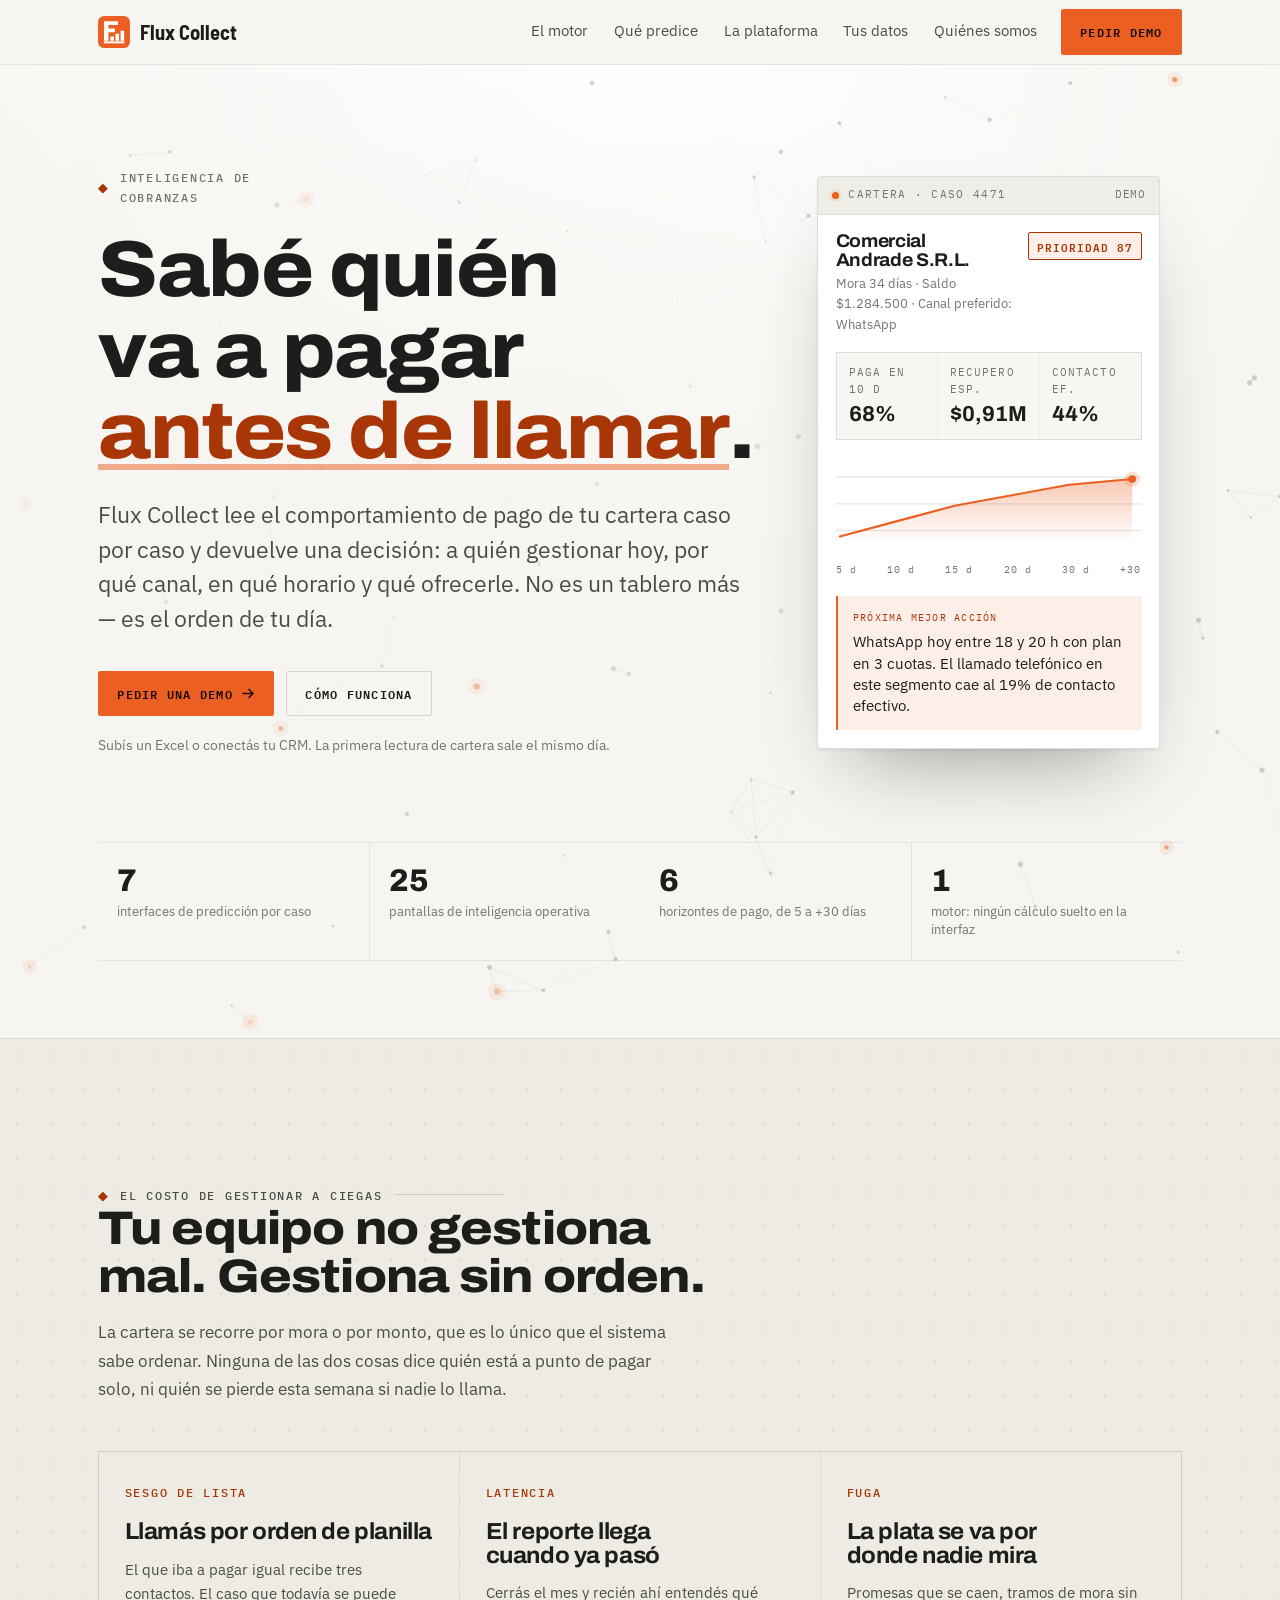
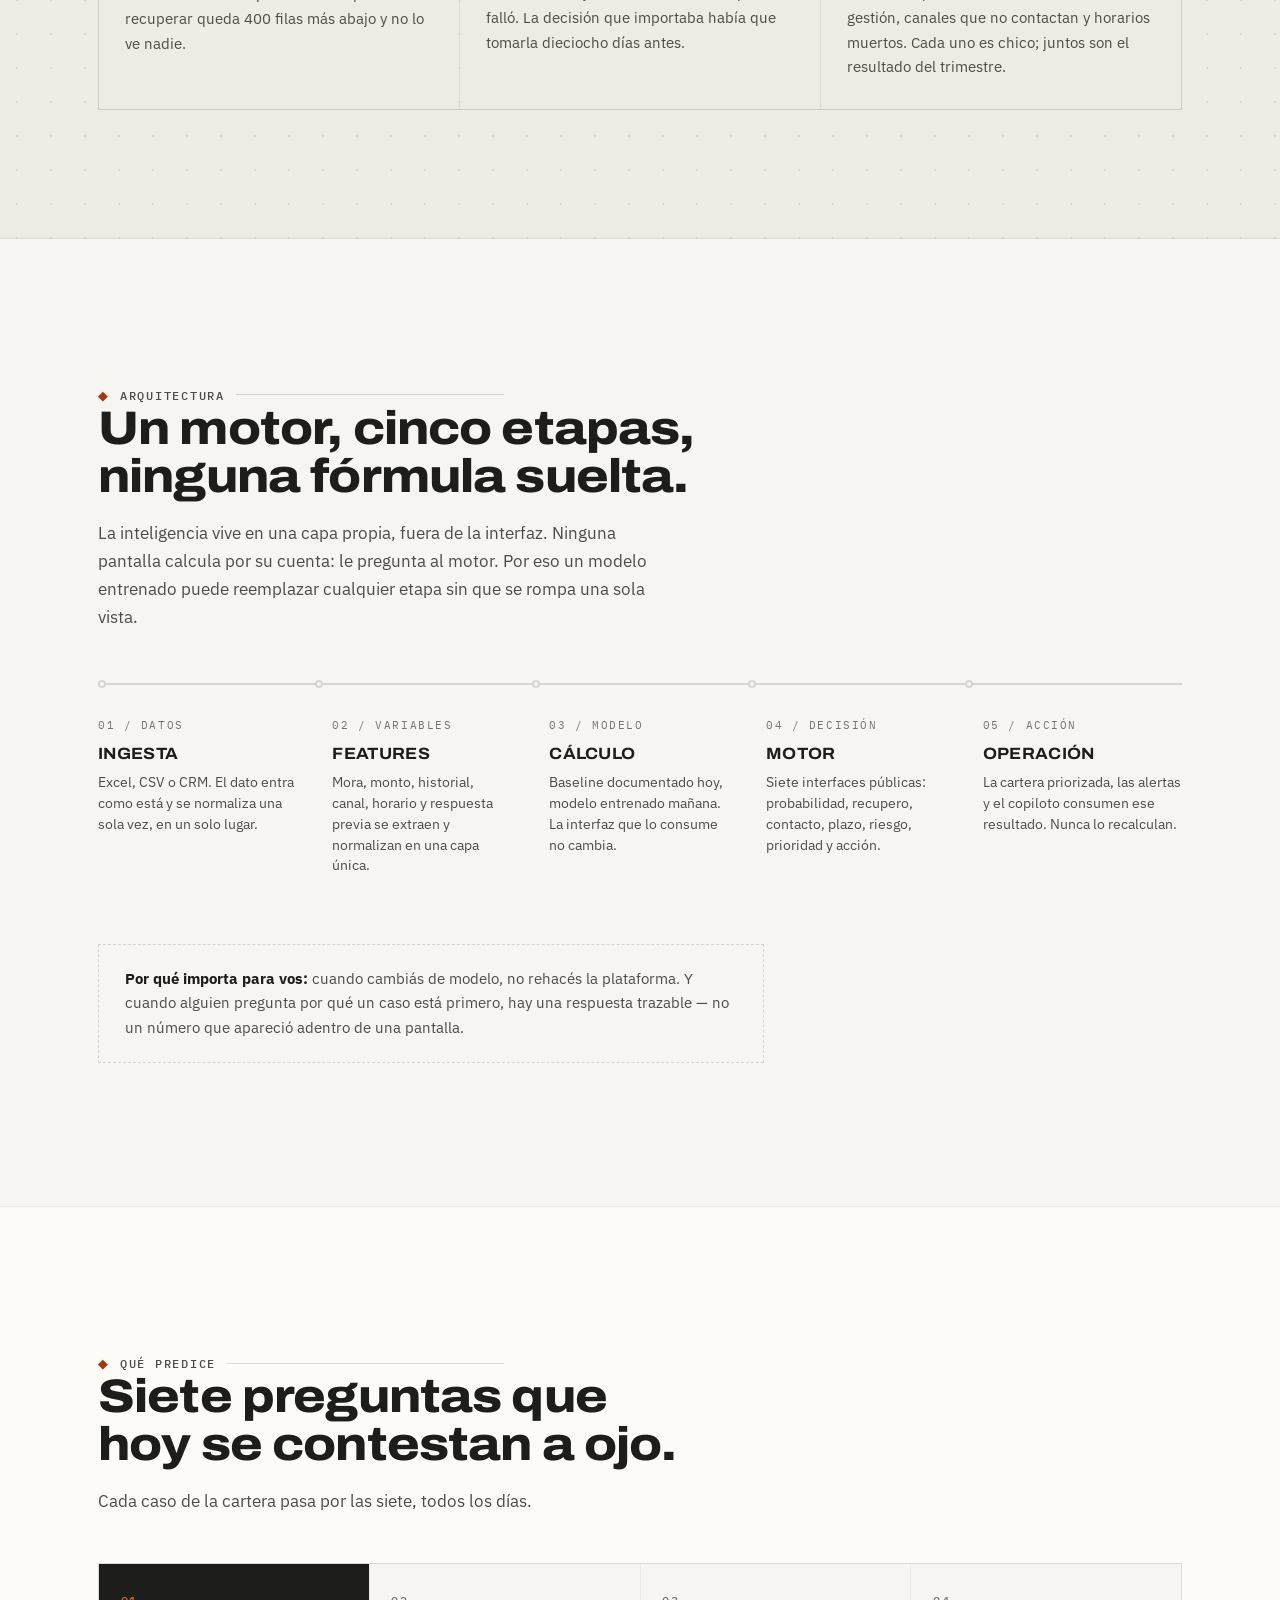
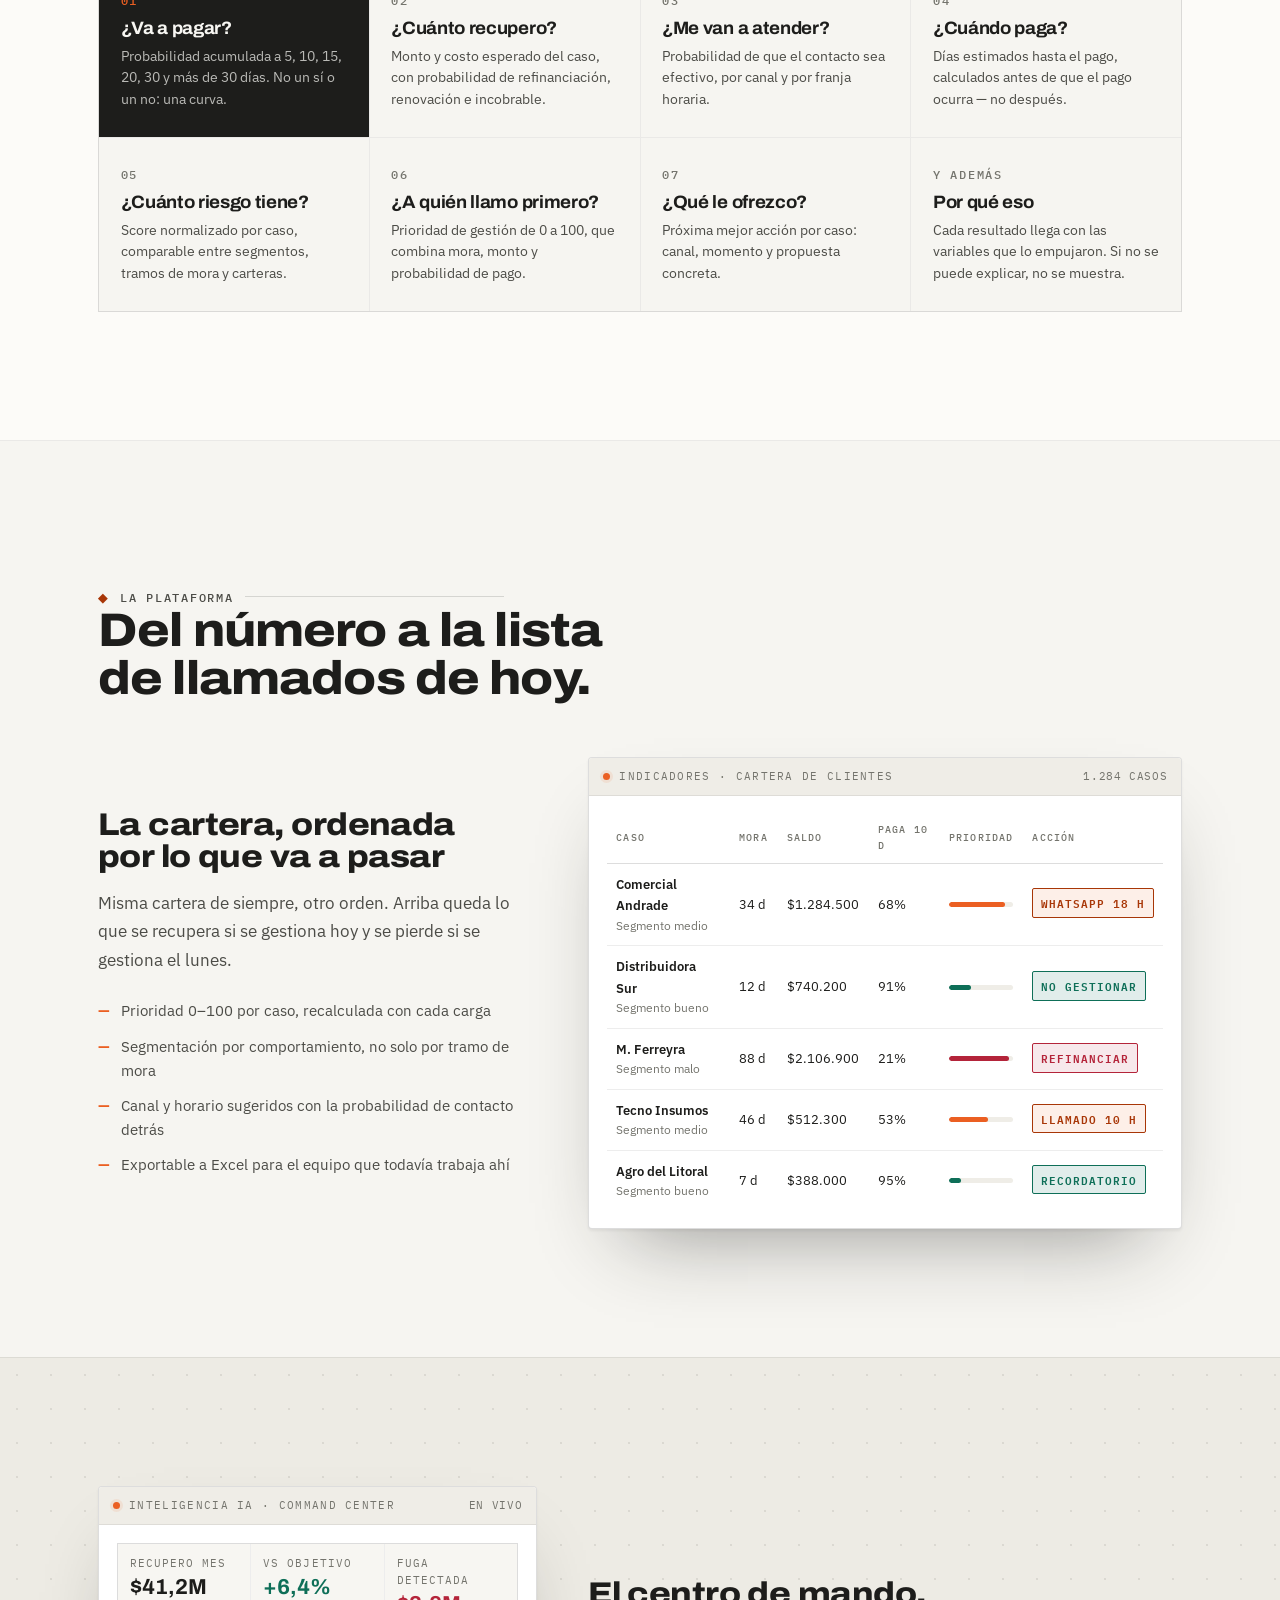
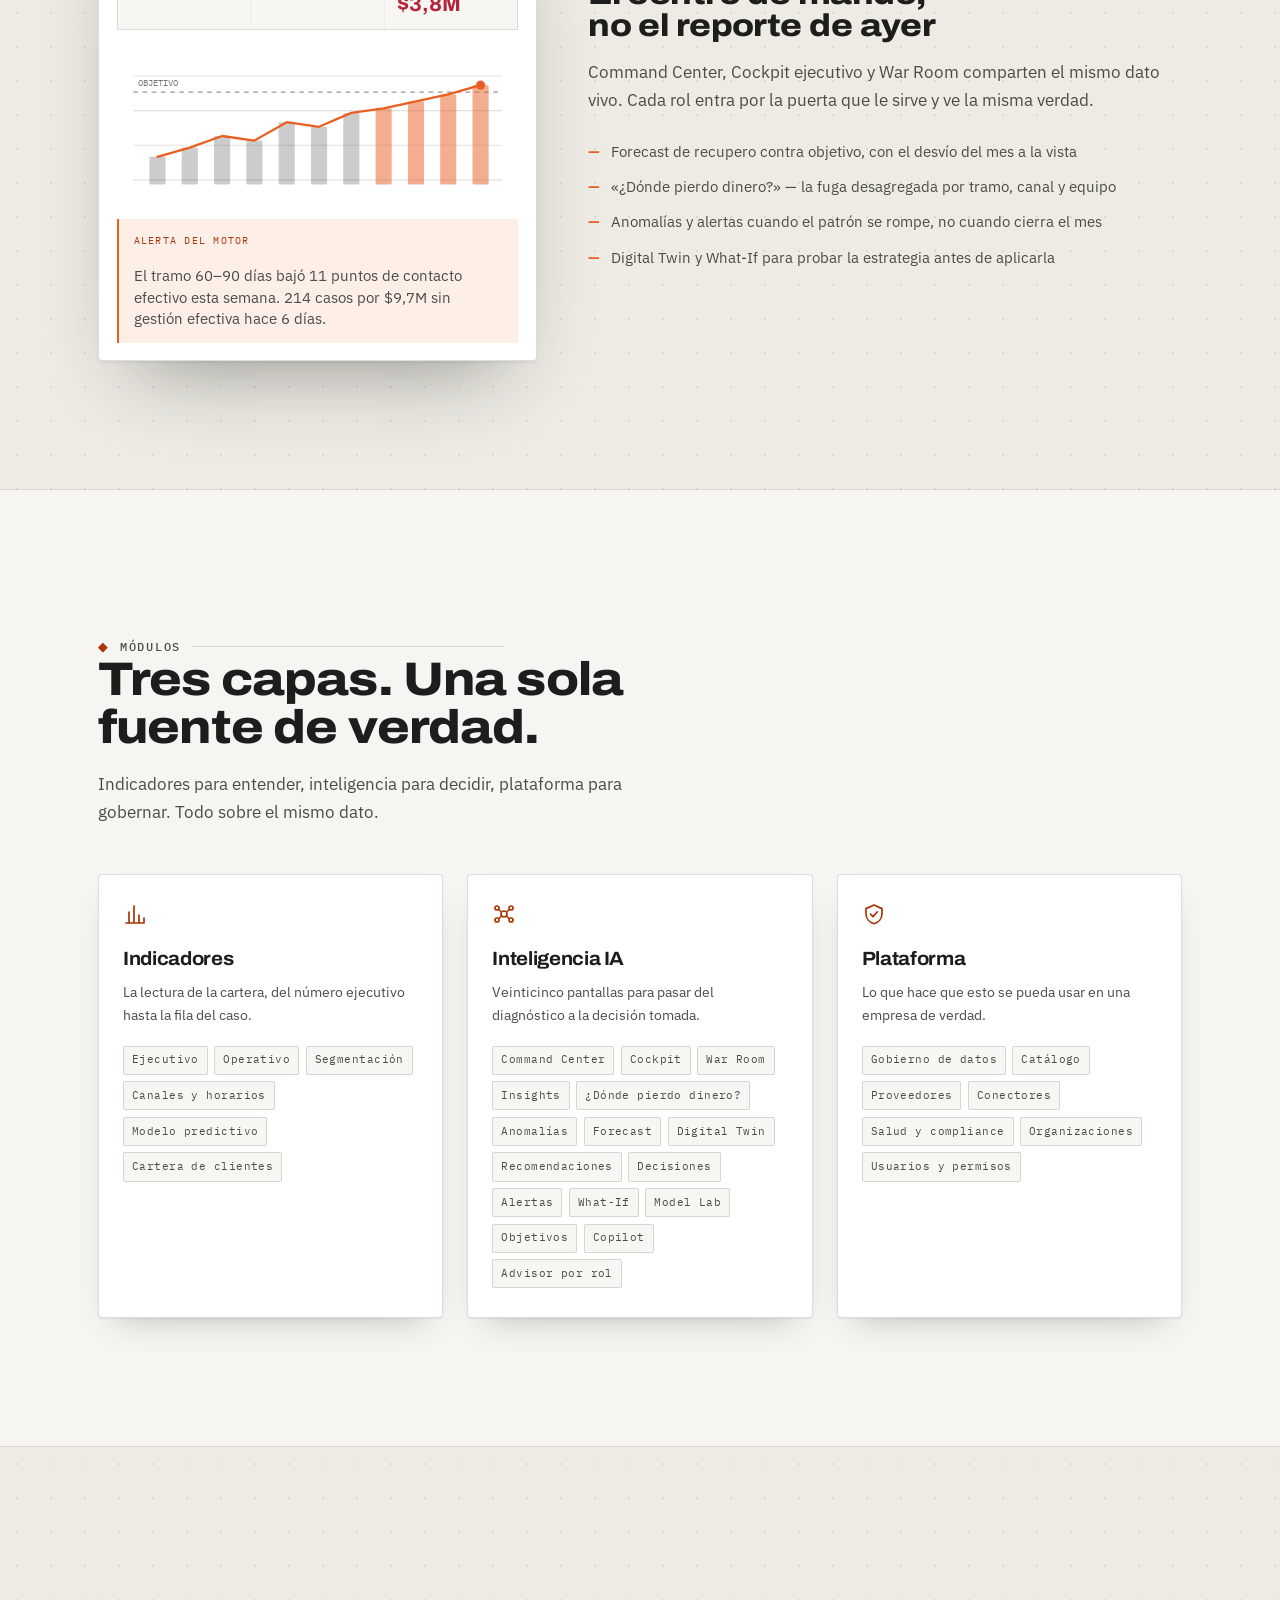
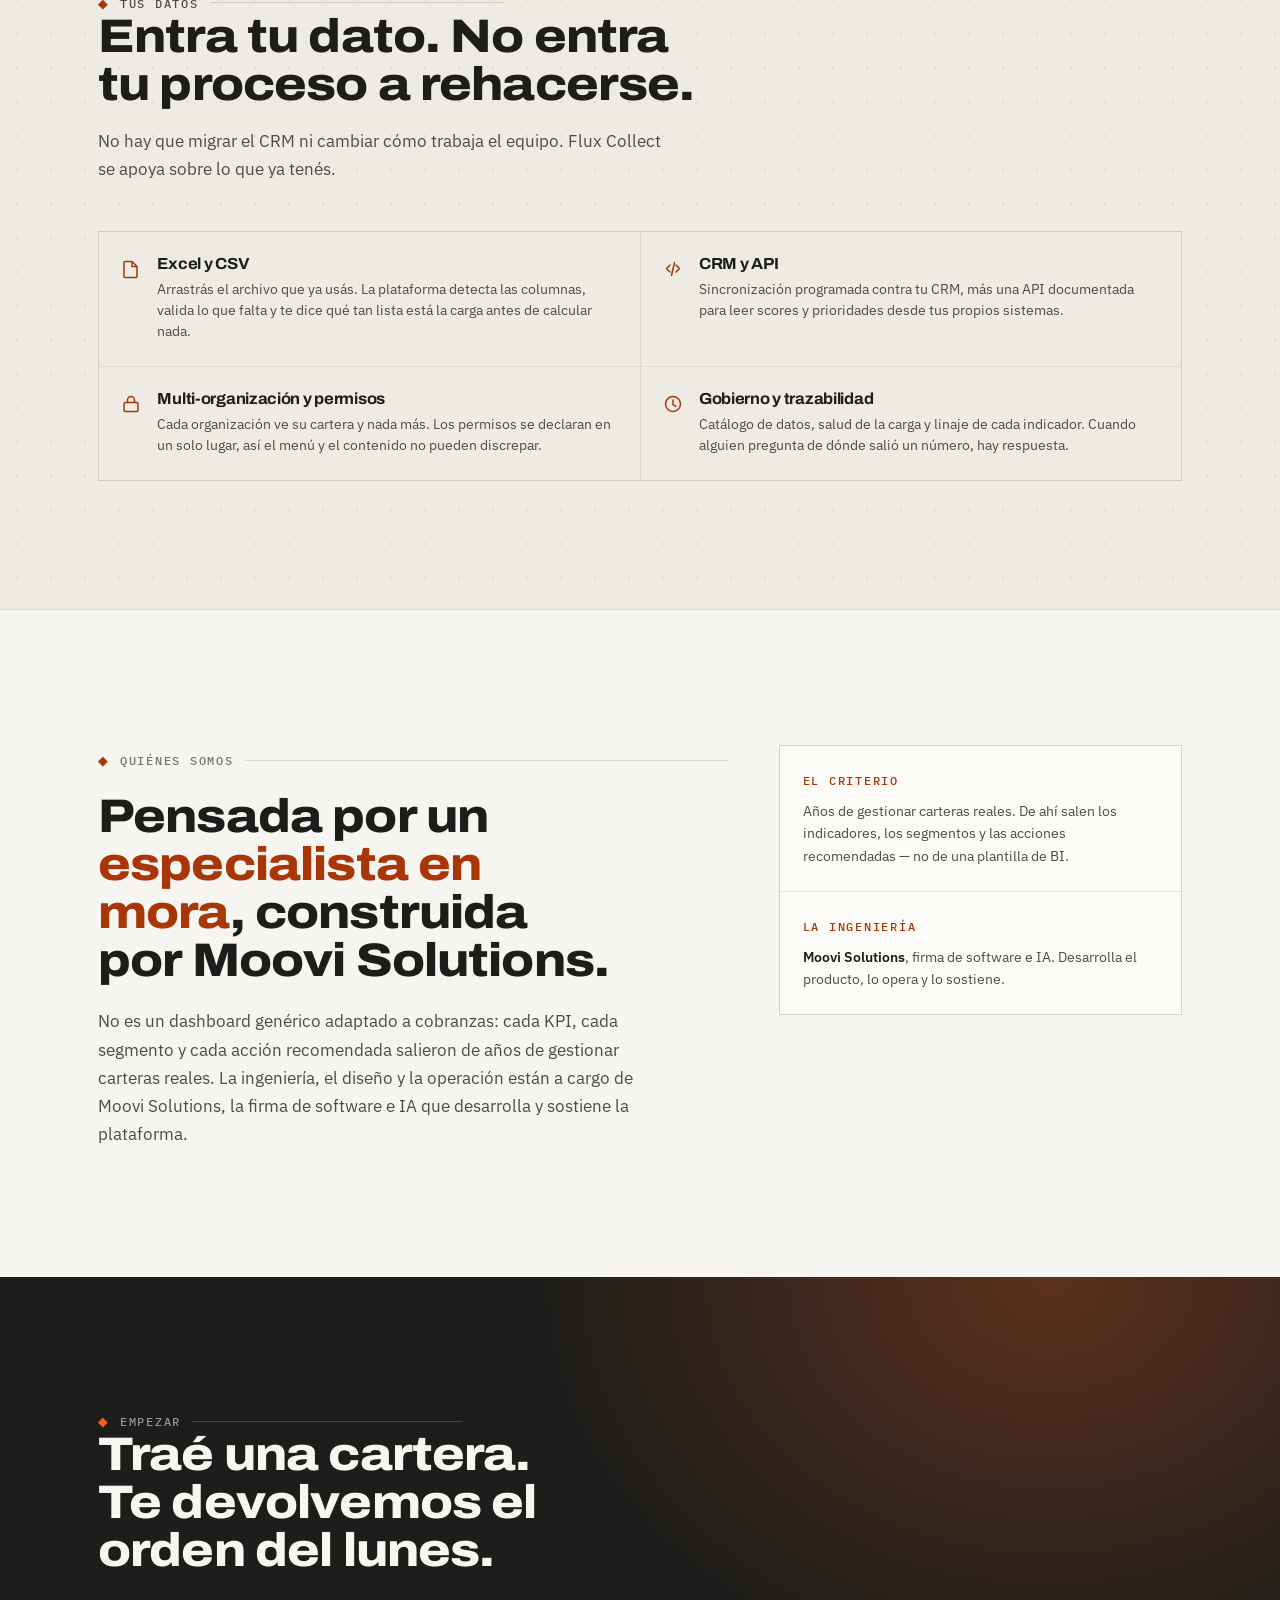
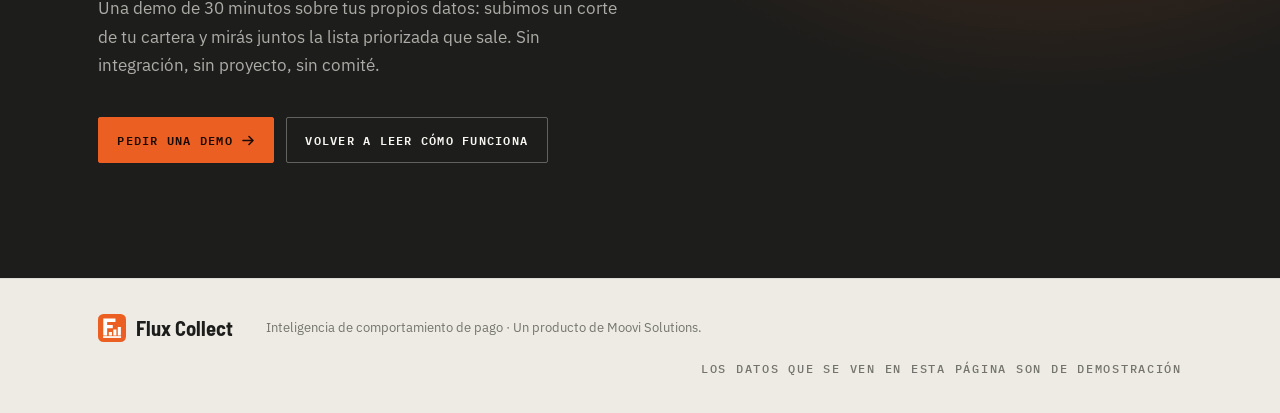
==== commit 9d7d7cab: "El isotipo pasa a cuadro relleno, y la pestaña tiene ícono. El logo del header y del pie usaba el ma" ====
--- a/index.html
+++ b/index.html
@@ -6,6 +6,11 @@
 <meta name="description" content="Flux Collect - plataforma de inteligencia de cobranzas de Moovi Solutions: predice quien paga, cuando y por que canal.">
 <style>html{color-scheme:light dark}body{margin:0}img{max-width:100%}[hidden]{display:none!important}</style>
 <title>Flux Collect</title>
+<!-- El isotipo va incrustado como data URI y no como archivo suelto: la
+     página es un solo HTML que anda con doble clic, y un href a
+     /favicon.svg se rompe fuera del servidor. Es el mismo dibujo que
+     flux-collect-icono.svg y que el logo de acá abajo. -->
+<link rel="icon" href="data:image/svg+xml,%3Csvg%20xmlns=%22http://www.w3.org/2000/svg%22%20viewBox=%22163.43%20397.04%20233.9%20233.9%22%3E%3Crect%20x=%22163.43%22%20y=%22397.04%22%20width=%22233.9%22%20height=%22233.9%22%20rx=%2246%22%20fill=%22%23eb5f22%22/%3E%3Cg%20fill=%22%23fff%22%3E%3Cpolygon%20points=%22239.91%20577.41%20207.55%20577.46%20207.59%20435.62%20309.38%20435.64%20309.35%20463.42%20239.86%20463.47%20239.93%20488.28%20286.82%20488.29%20286.97%20507.48%20286.8%20516.05%20271.08%20516.24%20239.89%20516.08%20239.91%20577.41%22/%3E%3Cpolygon%20points=%22328.62%20577.47%20328.62%20505.37%20354.5%20505.33%20354.5%20577.47%20328.62%20577.47%22/%3E%3Cpolygon%20points=%22291.58%20577.49%20291.5%20526.29%20317.11%20526.26%20317.11%20577.48%20291.58%20577.49%22/%3E%3Cpolygon%20points=%22254.04%20577.46%20254.05%20546.52%20279.86%20546.52%20279.83%20577.48%20254.04%20577.46%22/%3E%3C/g%3E%3Cline%20x1=%22213.17%22%20y1=%22589.53%22%20x2=%22348.84%22%20y2=%22589.53%22%20fill=%22none%22%20stroke=%22%23fff%22%20stroke-width=%2214.61%22%20stroke-linecap=%22square%22/%3E%3C/svg%3E">
 <link rel="preconnect" href="https://fonts.googleapis.com">
 <link rel="preconnect" href="https://fonts.gstatic.com" crossorigin>
 <link rel="stylesheet" href="https://fonts.googleapis.com/css2?family=Archivo:wdth,wght@62..125,400..900&family=Barlow+Semi+Condensed:wght@700&family=IBM+Plex+Mono:wght@400;500;600&family=IBM+Plex+Sans:wght@400;500;600&display=swap">
@@ -166,9 +171,13 @@
 /* ---- marca Flux Collect ---------------------------------------- */
 .logo{ display:flex; align-items:center; gap:.6rem; text-decoration:none; }
 .logo svg{ display:block; }
-.mark rect{ fill:none; stroke:currentColor; }
-.mark .fx{ fill:var(--flare); }
-.mark line{ stroke:var(--flare); }
+/* El isotipo va en cuadro relleno, no en marco fino: a 26px el trazo
+   del marco se rompe y la marca queda flotando. Es el mismo dibujo que
+   el favicon y que la app. El naranja sigue el tema (en oscuro aclara),
+   la F va calada en blanco y sobre los dos naranjas contrasta. */
+.mark rect{ fill:var(--flare); }
+.mark .fx{ fill:#fff; }
+.mark line{ stroke:#fff; }
 .logo-txt{
   font-family:"Barlow Semi Condensed","Barlow","Segoe UI Semibold",system-ui,sans-serif;
   font-weight:700;
@@ -522,8 +531,8 @@
 <header class="nav">
   <div class="wrap nav-in">
     <a class="logo" href="#top" aria-label="Flux Collect, inicio">
-      <svg class="mark" width="30" height="32" viewBox="174 398.5 213 231" fill="none" aria-hidden="true">
-        <rect x="178.06" y="402.54" width="204.64" height="222.9" rx="12" ry="12" stroke-width="7"/>
+      <svg class="mark" width="32" height="32" viewBox="163.43 397.04 233.9 233.9" aria-hidden="true">
+        <rect x="163.43" y="397.04" width="233.9" height="233.9" rx="46"/>
         <g class="fx">
           <polygon points="239.91 577.41 207.55 577.46 207.59 435.62 309.38 435.64 309.35 463.42 239.86 463.47 239.93 488.28 286.82 488.29 286.97 507.48 286.8 516.05 271.08 516.24 239.89 516.08 239.91 577.41"/>
           <polygon points="328.62 577.47 328.62 505.37 354.5 505.33 354.5 577.47 328.62 577.47"/>
@@ -1069,8 +1078,8 @@
 <footer>
   <div class="wrap foot-in">
     <a class="logo" href="#top" aria-label="Flux Collect, volver arriba">
-      <svg class="mark" width="26" height="28" viewBox="174 398.5 213 231" fill="none" aria-hidden="true">
-        <rect x="178.06" y="402.54" width="204.64" height="222.9" rx="12" ry="12" stroke-width="7"/>
+      <svg class="mark" width="28" height="28" viewBox="163.43 397.04 233.9 233.9" aria-hidden="true">
+        <rect x="163.43" y="397.04" width="233.9" height="233.9" rx="46"/>
         <g class="fx">
           <polygon points="239.91 577.41 207.55 577.46 207.59 435.62 309.38 435.64 309.35 463.42 239.86 463.47 239.93 488.28 286.82 488.29 286.97 507.48 286.8 516.05 271.08 516.24 239.89 516.08 239.91 577.41"/>
           <polygon points="328.62 577.47 328.62 505.37 354.5 505.33 354.5 577.47 328.62 577.47"/>
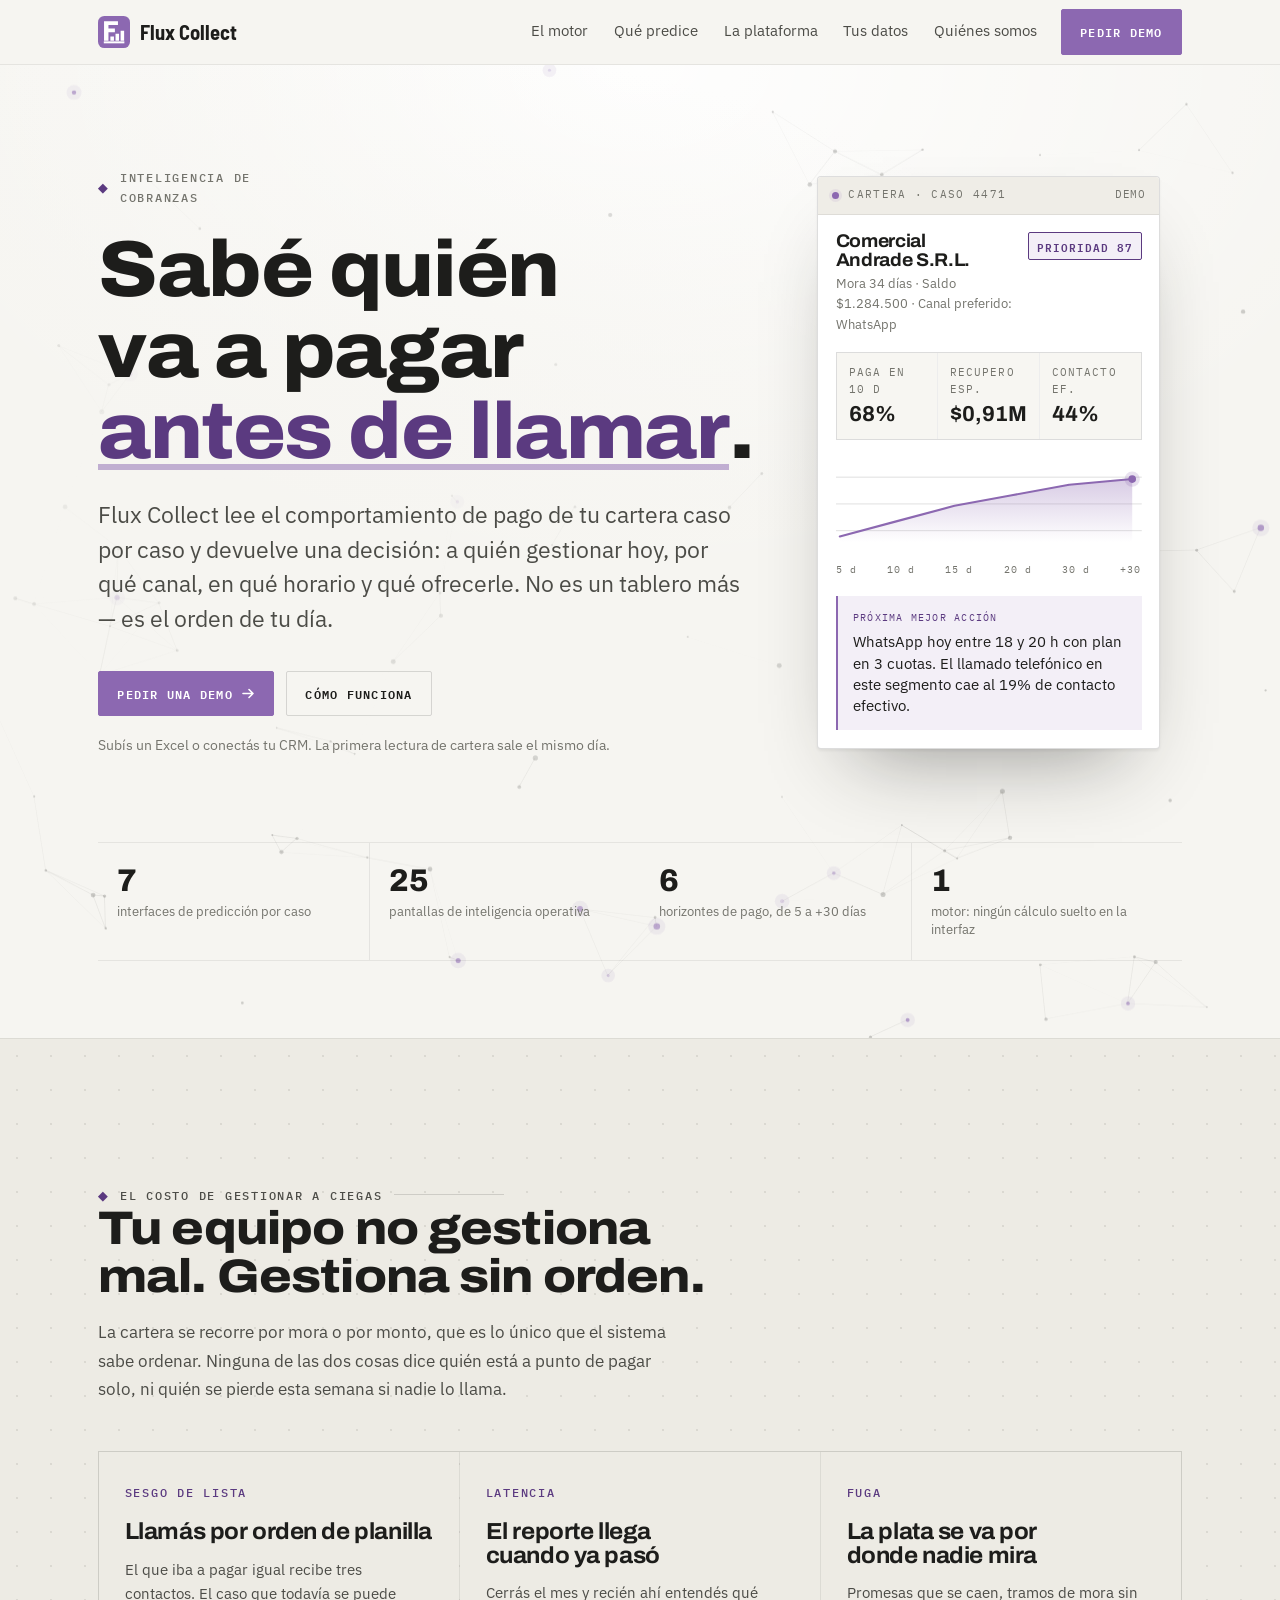
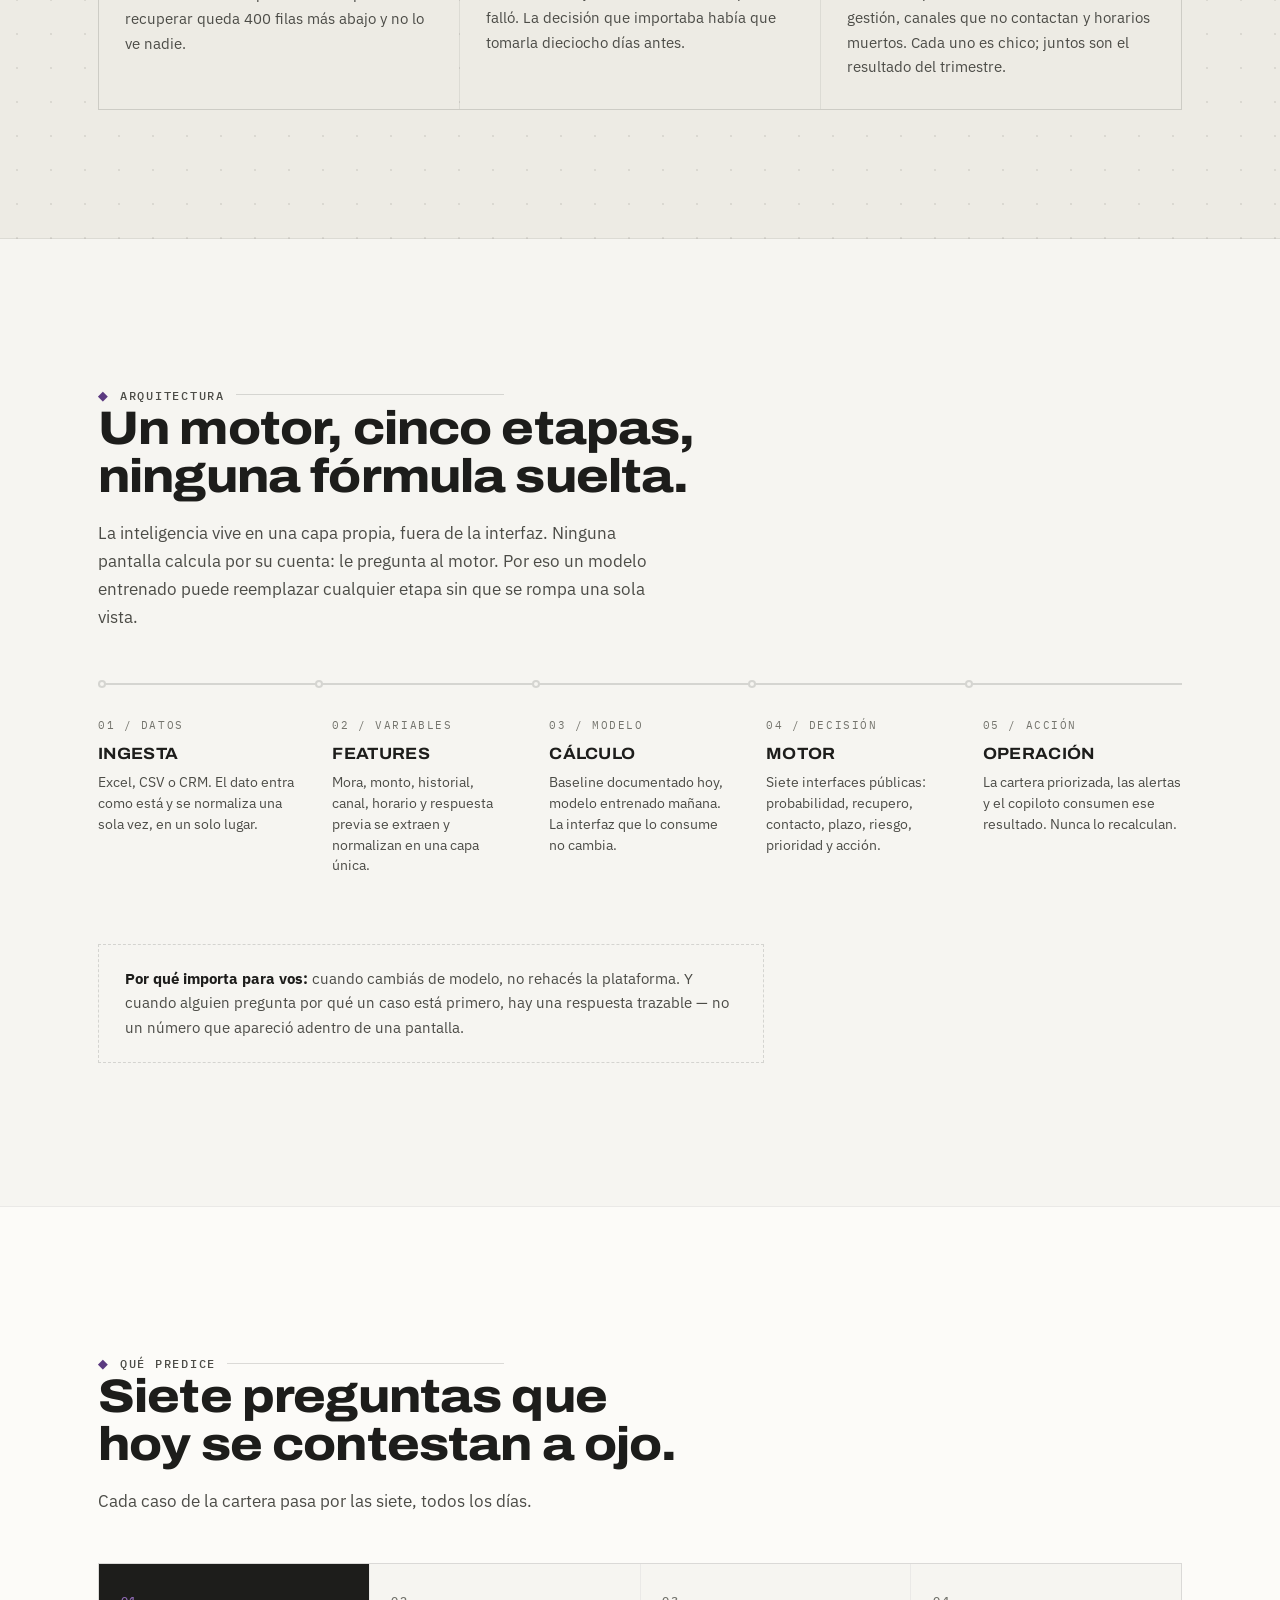
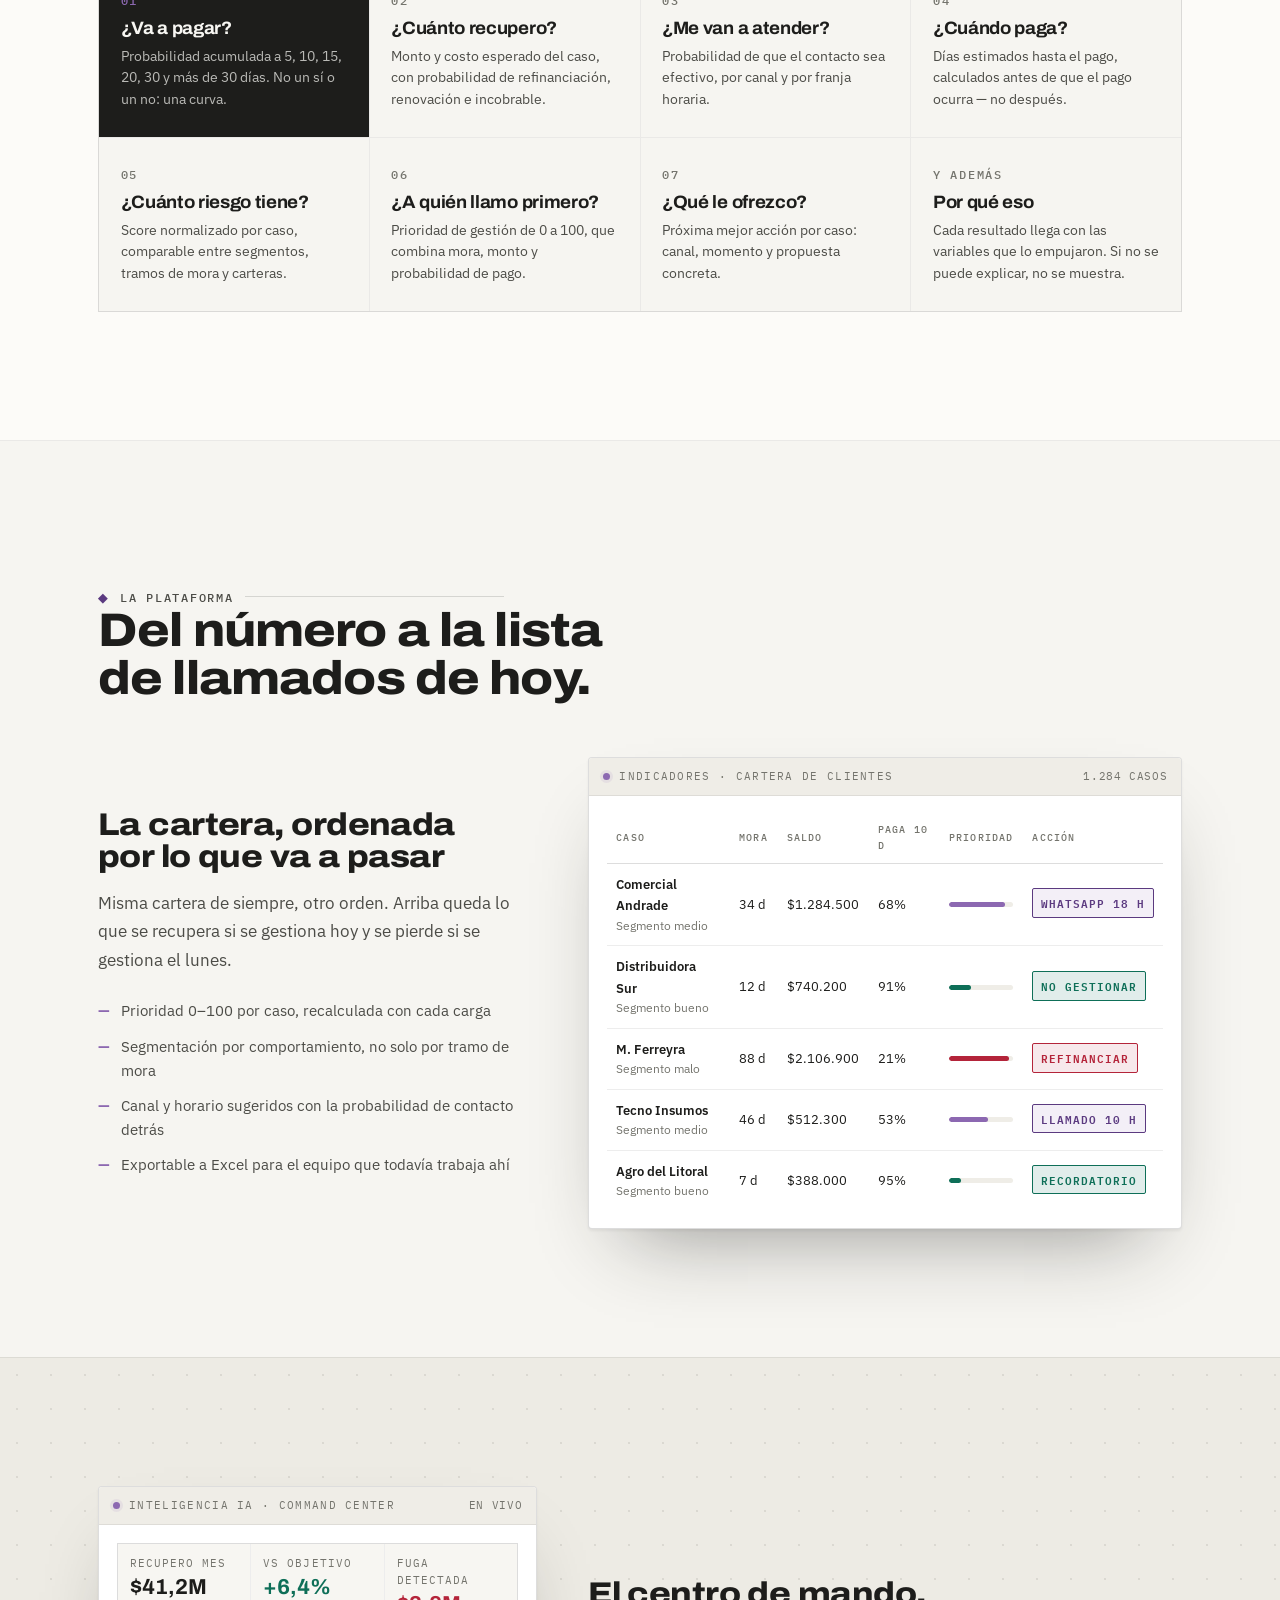
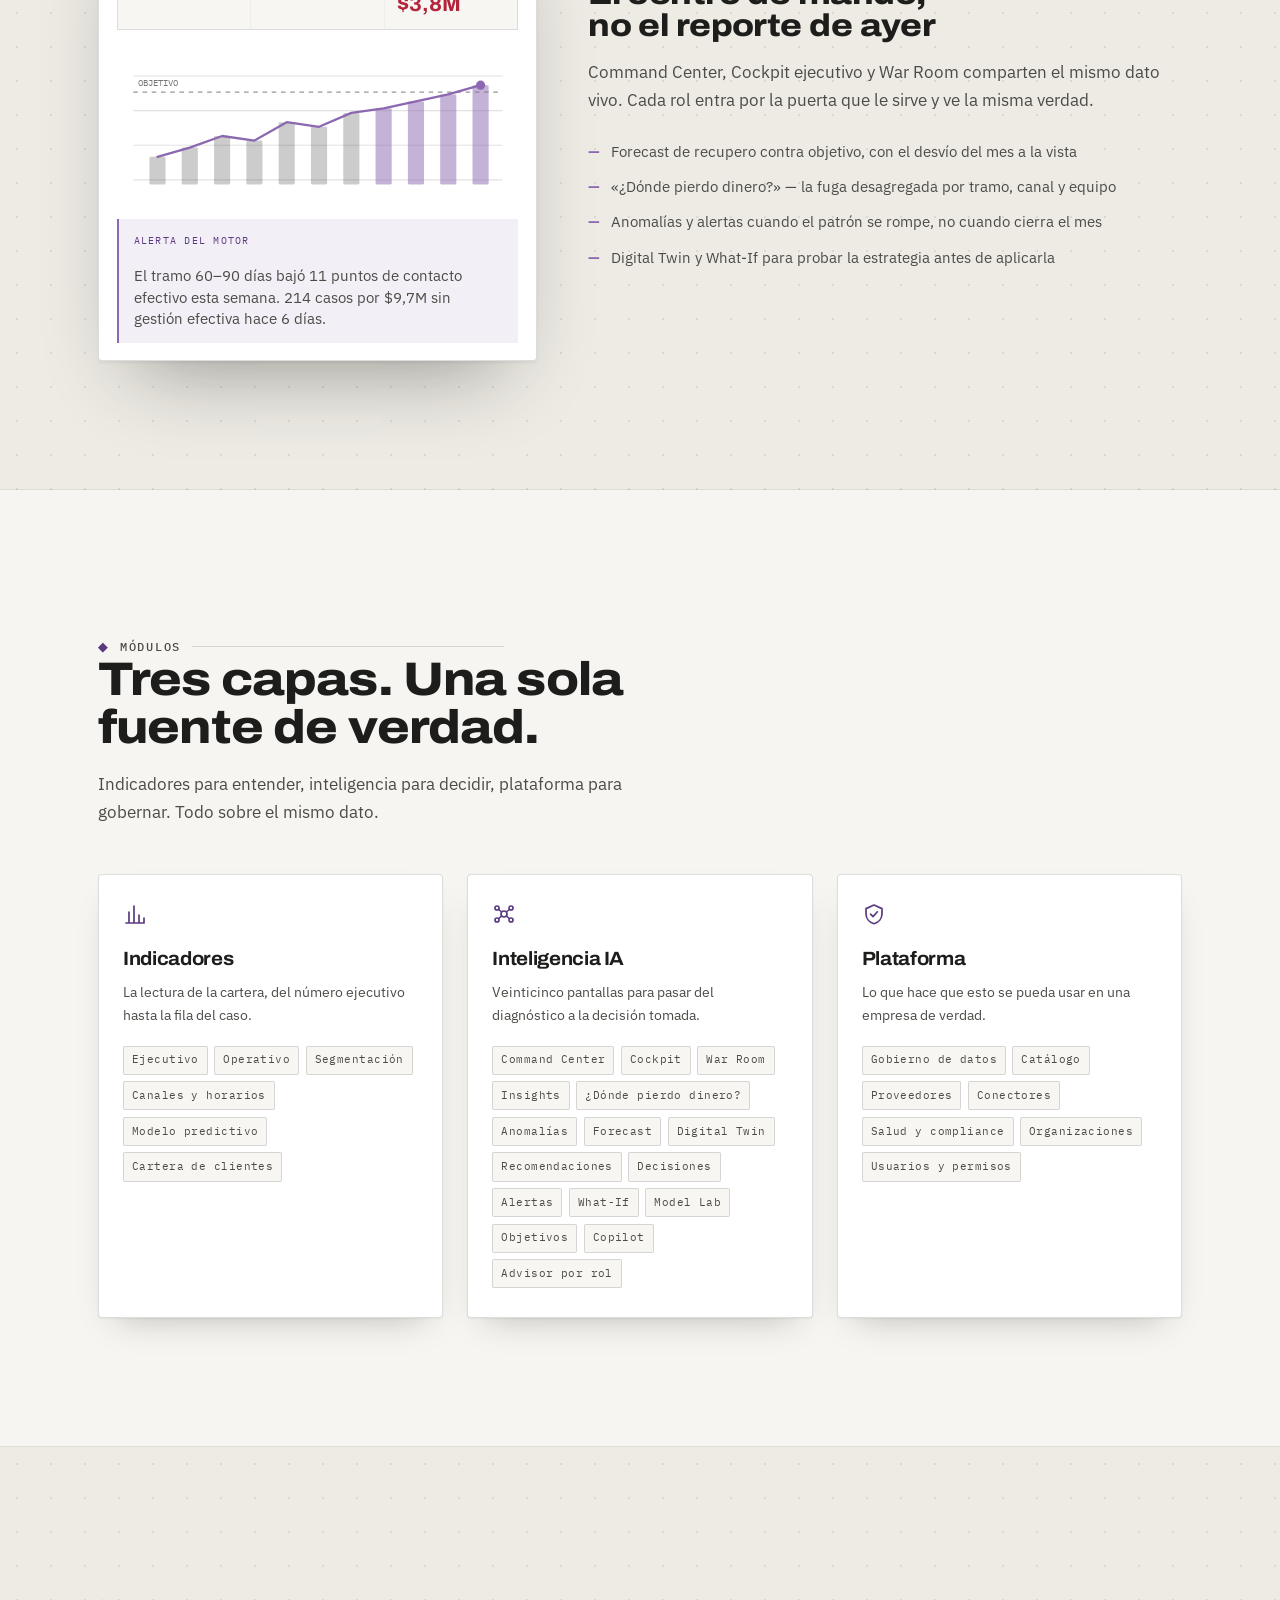
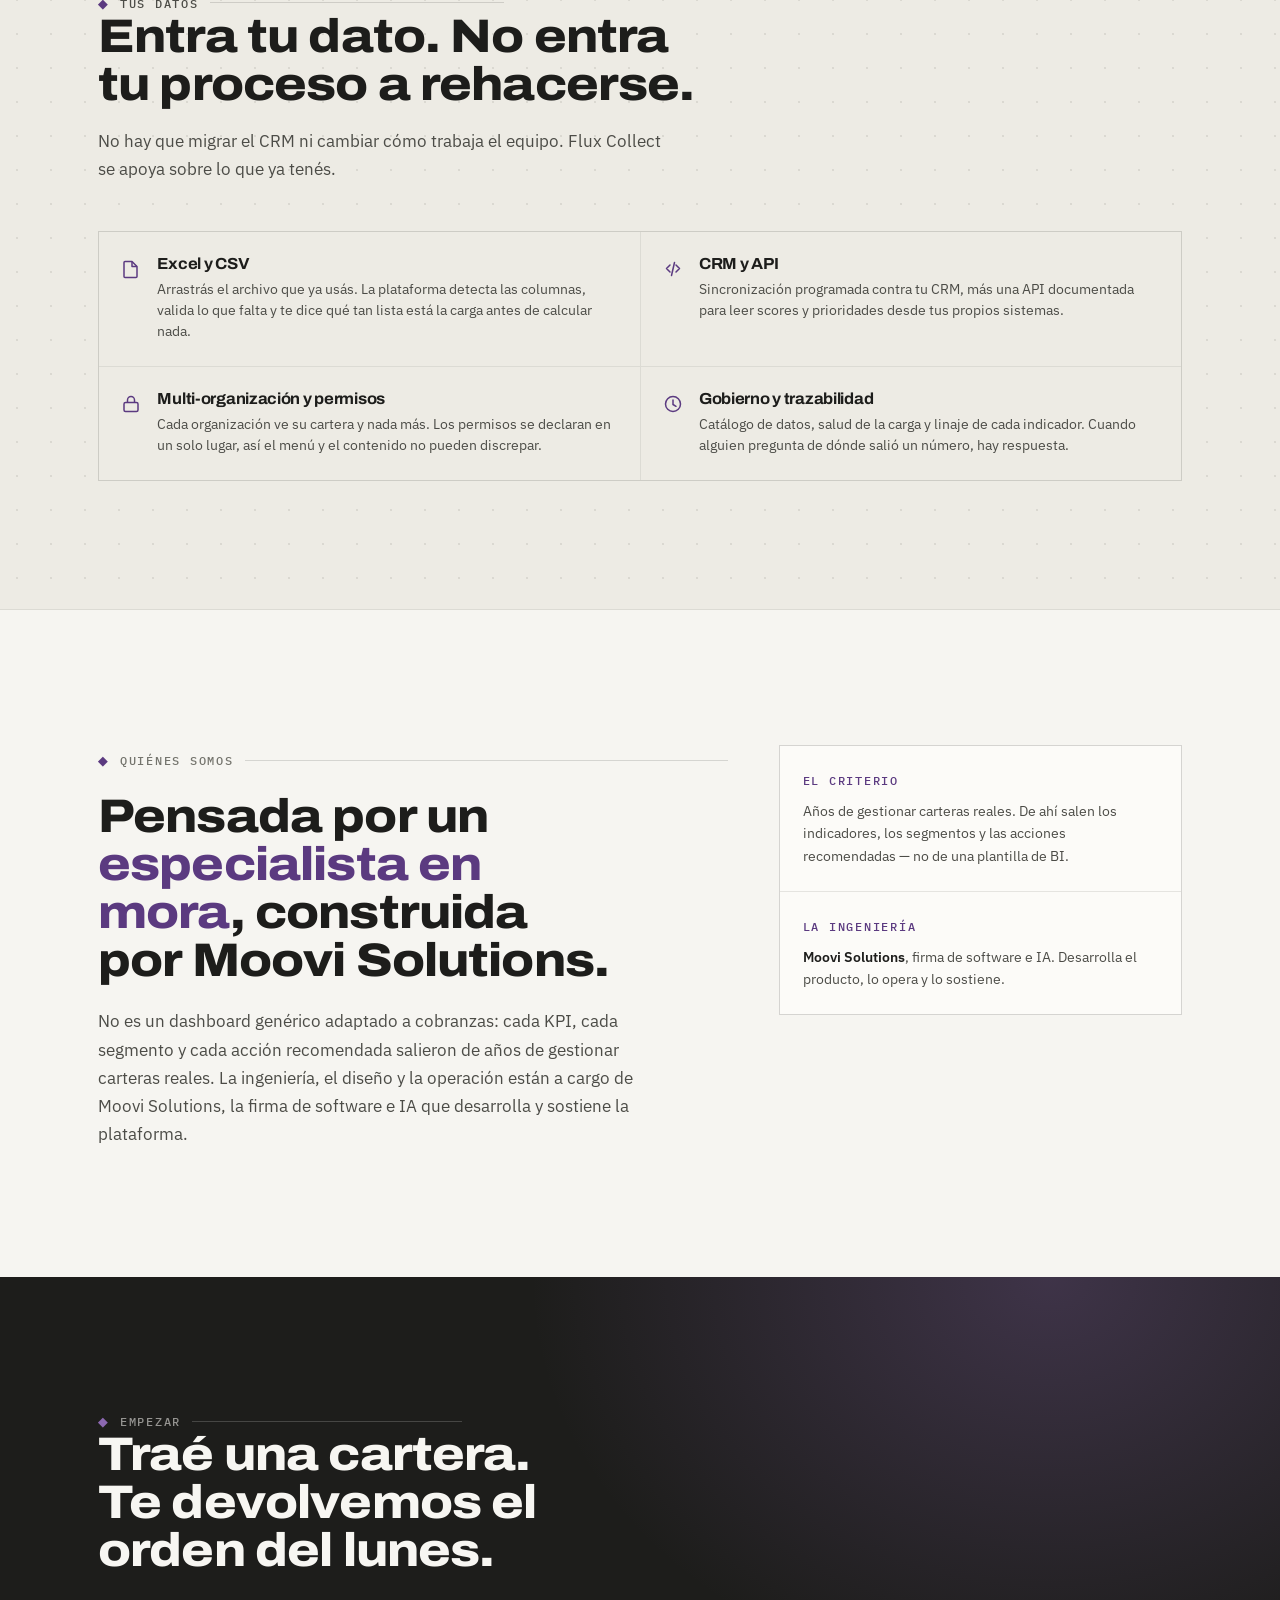
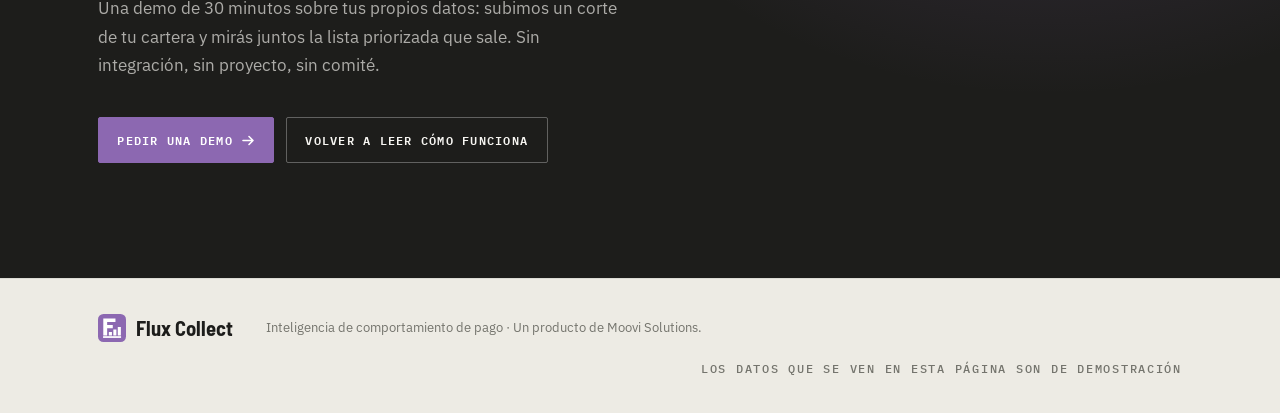
==== commit 171ca3f1: "Pasar toda la página al violeta de la marca El acento deja de ser naranja. `--flare` va a #8C68B1 —e" ====
--- a/index.html
+++ b/index.html
@@ -10,7 +10,7 @@
      página es un solo HTML que anda con doble clic, y un href a
      /favicon.svg se rompe fuera del servidor. Es el mismo dibujo que
      flux-collect-icono.svg y que el logo de acá abajo. -->
-<link rel="icon" href="data:image/svg+xml,%3Csvg%20xmlns=%22http://www.w3.org/2000/svg%22%20viewBox=%22163.43%20397.04%20233.9%20233.9%22%3E%3Crect%20x=%22163.43%22%20y=%22397.04%22%20width=%22233.9%22%20height=%22233.9%22%20rx=%2246%22%20fill=%22%23eb5f22%22/%3E%3Cg%20fill=%22%23fff%22%3E%3Cpolygon%20points=%22239.91%20577.41%20207.55%20577.46%20207.59%20435.62%20309.38%20435.64%20309.35%20463.42%20239.86%20463.47%20239.93%20488.28%20286.82%20488.29%20286.97%20507.48%20286.8%20516.05%20271.08%20516.24%20239.89%20516.08%20239.91%20577.41%22/%3E%3Cpolygon%20points=%22328.62%20577.47%20328.62%20505.37%20354.5%20505.33%20354.5%20577.47%20328.62%20577.47%22/%3E%3Cpolygon%20points=%22291.58%20577.49%20291.5%20526.29%20317.11%20526.26%20317.11%20577.48%20291.58%20577.49%22/%3E%3Cpolygon%20points=%22254.04%20577.46%20254.05%20546.52%20279.86%20546.52%20279.83%20577.48%20254.04%20577.46%22/%3E%3C/g%3E%3Cline%20x1=%22213.17%22%20y1=%22589.53%22%20x2=%22348.84%22%20y2=%22589.53%22%20fill=%22none%22%20stroke=%22%23fff%22%20stroke-width=%2214.61%22%20stroke-linecap=%22square%22/%3E%3C/svg%3E">
+<link rel="icon" href="data:image/svg+xml,%3Csvg%20xmlns=%22http://www.w3.org/2000/svg%22%20viewBox=%22163.43%20397.04%20233.9%20233.9%22%3E%3Crect%20x=%22163.43%22%20y=%22397.04%22%20width=%22233.9%22%20height=%22233.9%22%20rx=%2246%22%20fill=%22%238c68b1%22/%3E%3Cg%20fill=%22%23fff%22%3E%3Cpolygon%20points=%22239.91%20577.41%20207.55%20577.46%20207.59%20435.62%20309.38%20435.64%20309.35%20463.42%20239.86%20463.47%20239.93%20488.28%20286.82%20488.29%20286.97%20507.48%20286.8%20516.05%20271.08%20516.24%20239.89%20516.08%20239.91%20577.41%22/%3E%3Cpolygon%20points=%22328.62%20577.47%20328.62%20505.37%20354.5%20505.33%20354.5%20577.47%20328.62%20577.47%22/%3E%3Cpolygon%20points=%22291.58%20577.49%20291.5%20526.29%20317.11%20526.26%20317.11%20577.48%20291.58%20577.49%22/%3E%3Cpolygon%20points=%22254.04%20577.46%20254.05%20546.52%20279.86%20546.52%20279.83%20577.48%20254.04%20577.46%22/%3E%3C/g%3E%3Cline%20x1=%22213.17%22%20y1=%22589.53%22%20x2=%22348.84%22%20y2=%22589.53%22%20fill=%22none%22%20stroke=%22%23fff%22%20stroke-width=%2214.61%22%20stroke-linecap=%22square%22/%3E%3C/svg%3E">
 <link rel="preconnect" href="https://fonts.googleapis.com">
 <link rel="preconnect" href="https://fonts.gstatic.com" crossorigin>
 <link rel="stylesheet" href="https://fonts.googleapis.com/css2?family=Archivo:wdth,wght@62..125,400..900&family=Barlow+Semi+Condensed:wght@700&family=IBM+Plex+Mono:wght@400;500;600&family=IBM+Plex+Sans:wght@400;500;600&display=swap">
@@ -35,15 +35,16 @@
   --ink-faint:  #74746D;
   --line:       rgba(29,29,27,.15);
   --line-soft:  rgba(29,29,27,.08);
-  --flare:      #EB5F22;
-  --flare-deep: #A83607;
-  --flare-wash: rgba(235,95,34,.10);
+  --flare:      #8C68B1;
+  --flare-deep: #5B3A80;
+  --flare-wash: rgba(140,104,177,.10);
+  --on-flare:   #FFFFFF;
   --signal:     #0E6F58;
   --alert:      #B4243A;
   --shadow:     0 1px 2px rgba(29,29,27,.05), 0 16px 34px -20px rgba(29,29,27,.34);
   --shadow-lg:  0 2px 3px rgba(29,29,27,.05), 0 40px 80px -38px rgba(29,29,27,.46);
   --grid-dot:   rgba(29,29,27,.09);
-  --glow:       rgba(235,95,34,.30);
+  --glow:       rgba(140,104,177,.30);
   --sheen:      rgba(255,255,255,.9);
 
   --step--1: clamp(.72rem, .69rem + .12vw, .78rem);
@@ -70,15 +71,16 @@
     --ink-faint:  #868D8A;
     --line:       rgba(236,238,234,.16);
     --line-soft:  rgba(236,238,234,.08);
-    --flare:      #FF7038;
-    --flare-deep: #FFA277;
-    --flare-wash: rgba(255,112,56,.14);
+    --flare:      #B890DF;
+    --flare-deep: #D4BAEE;
+    --flare-wash: rgba(184,144,223,.14);
+    --on-flare:   #1B0F2A;
     --signal:     #35C79C;
     --alert:      #FF6B7E;
     --shadow:     0 1px 1px rgba(0,0,0,.5), 0 18px 40px -22px rgba(0,0,0,.9);
     --shadow-lg:  0 2px 2px rgba(0,0,0,.5), 0 44px 90px -40px rgba(0,0,0,1);
     --grid-dot:   rgba(236,238,234,.09);
-    --glow:       rgba(255,112,56,.34);
+    --glow:       rgba(184,144,223,.34);
     --sheen:      rgba(255,255,255,.035);
   }
 }
@@ -94,15 +96,16 @@
   --ink-faint:  #868D8A;
   --line:       rgba(236,238,234,.16);
   --line-soft:  rgba(236,238,234,.08);
-  --flare:      #FF7038;
-  --flare-deep: #FFA277;
-  --flare-wash: rgba(255,112,56,.14);
+  --flare:      #B890DF;
+  --flare-deep: #D4BAEE;
+  --flare-wash: rgba(184,144,223,.14);
+  --on-flare:   #1B0F2A;
   --signal:     #35C79C;
   --alert:      #FF6B7E;
   --shadow:     0 1px 1px rgba(0,0,0,.5), 0 18px 40px -22px rgba(0,0,0,.9);
   --shadow-lg:  0 2px 2px rgba(0,0,0,.5), 0 44px 90px -40px rgba(0,0,0,1);
   --grid-dot:   rgba(236,238,234,.09);
-  --glow:       rgba(255,112,56,.34);
+  --glow:       rgba(184,144,223,.34);
   --sheen:      rgba(255,255,255,.035);
 }
 
@@ -204,7 +207,7 @@
   transition:transform .16s cubic-bezier(.2,.8,.3,1), box-shadow .16s, background .16s;
 }
 .btn:hover{ transform:translateY(-2px); box-shadow:0 10px 22px -12px rgba(29,29,27,.55); }
-.btn-flare{ background:var(--flare); border-color:var(--flare); color:#1A0A03; }
+.btn-flare{ background:var(--flare); border-color:var(--flare); color:var(--on-flare); }
 .btn-flare:hover{ box-shadow:0 12px 30px -10px var(--glow); }
 .btn-ghost{ background:transparent; color:var(--ink); border-color:var(--line); }
 .btn-ghost:hover{ border-color:var(--ink); }
@@ -600,17 +603,17 @@
           <svg viewBox="0 0 320 92" width="100%" height="92" role="img" aria-label="Probabilidad de pago acumulada: 21% a 5 días, 68% a 30 días">
             <defs>
               <linearGradient id="fill" x1="0" y1="0" x2="0" y2="1">
-                <stop offset="0%" stop-color="#EB5F22" stop-opacity=".34"/>
-                <stop offset="100%" stop-color="#EB5F22" stop-opacity="0"/>
+                <stop offset="0%" stop-color="#8C68B1" stop-opacity=".34"/>
+                <stop offset="100%" stop-color="#8C68B1" stop-opacity="0"/>
               </linearGradient>
             </defs>
             <g stroke="currentColor" opacity=".14" stroke-width="1">
               <line x1="0" y1="20" x2="320" y2="20"/><line x1="0" y1="48" x2="320" y2="48"/><line x1="0" y1="76" x2="320" y2="76"/>
             </g>
             <path d="M4 82 L64 66 L124 50 L184 39 L244 28 L310 22 L310 88 L4 88 Z" fill="url(#fill)"/>
-            <path d="M4 82 L64 66 L124 50 L184 39 L244 28 L310 22" fill="none" stroke="#EB5F22" stroke-width="2.2" stroke-linejoin="round" stroke-linecap="round"/>
-            <circle cx="310" cy="22" r="4" fill="#EB5F22"/>
-            <circle cx="310" cy="22" r="8" fill="#EB5F22" opacity=".2"/>
+            <path d="M4 82 L64 66 L124 50 L184 39 L244 28 L310 22" fill="none" stroke="#8C68B1" stroke-width="2.2" stroke-linejoin="round" stroke-linecap="round"/>
+            <circle cx="310" cy="22" r="4" fill="#8C68B1"/>
+            <circle cx="310" cy="22" r="8" fill="#8C68B1" opacity=".2"/>
           </svg>
           <figcaption><span>5 d</span><span>10 d</span><span>15 d</span><span>20 d</span><span>30 d</span><span>+30</span></figcaption>
         </figure>
@@ -893,15 +896,15 @@
               <rect x="154" y="70" width="14" height="50" rx="1"/>
               <rect x="182" y="58" width="14" height="62" rx="1"/>
             </g>
-            <g fill="#EB5F22" opacity=".5">
+            <g fill="#8C68B1" opacity=".5">
               <rect x="210" y="54" width="14" height="66" rx="1"/>
               <rect x="238" y="48" width="14" height="72" rx="1"/>
               <rect x="266" y="42" width="14" height="78" rx="1"/>
               <rect x="294" y="34" width="14" height="86" rx="1"/>
             </g>
             <path d="M21 96 L49 88 L77 78 L105 82 L133 66 L161 70 L189 58 L217 54 L245 48 L273 42 L301 34"
-                  fill="none" stroke="#EB5F22" stroke-width="2" stroke-linecap="round" stroke-linejoin="round"/>
-            <circle cx="301" cy="34" r="4" fill="#EB5F22"/>
+                  fill="none" stroke="#8C68B1" stroke-width="2" stroke-linecap="round" stroke-linejoin="round"/>
+            <circle cx="301" cy="34" r="4" fill="#8C68B1"/>
           </svg>
 
           <div class="nba" style="margin-top:.9rem">
@@ -1174,9 +1177,9 @@
       }
       if (p.hot) {
         var pulse = 0.45 + 0.3 * Math.sin(t * 2.4 + p.ph);
-        ctx.fillStyle = "rgba(235,95,34," + pulse.toFixed(3) + ")";
+        ctx.fillStyle = "rgba(140,104,177," + pulse.toFixed(3) + ")";
         ctx.beginPath(); ctx.arc(p.x, p.y, p.r + 0.7, 0, 6.284); ctx.fill();
-        ctx.fillStyle = "rgba(235,95,34,.10)";
+        ctx.fillStyle = "rgba(140,104,177,.10)";
         ctx.beginPath(); ctx.arc(p.x, p.y, p.r + 6, 0, 6.284); ctx.fill();
       } else {
         ctx.fillStyle = base + ".23)";
